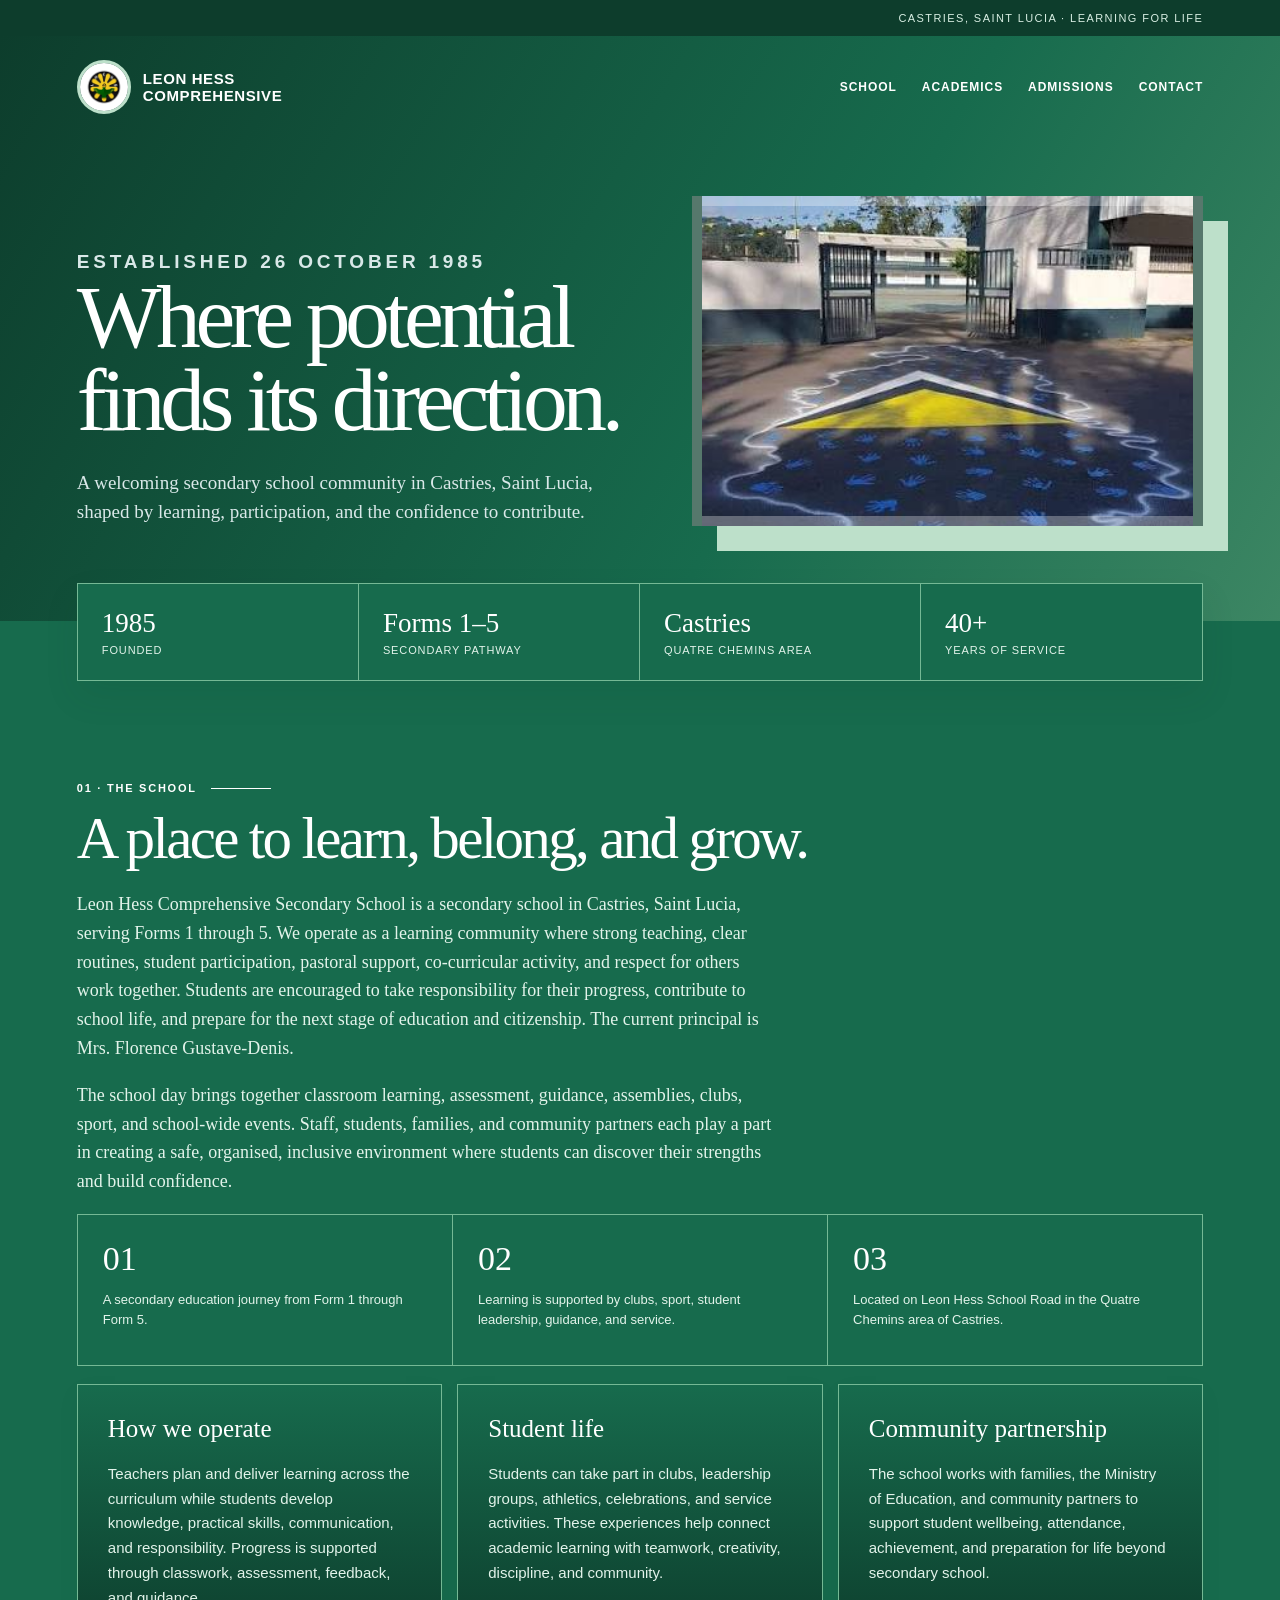
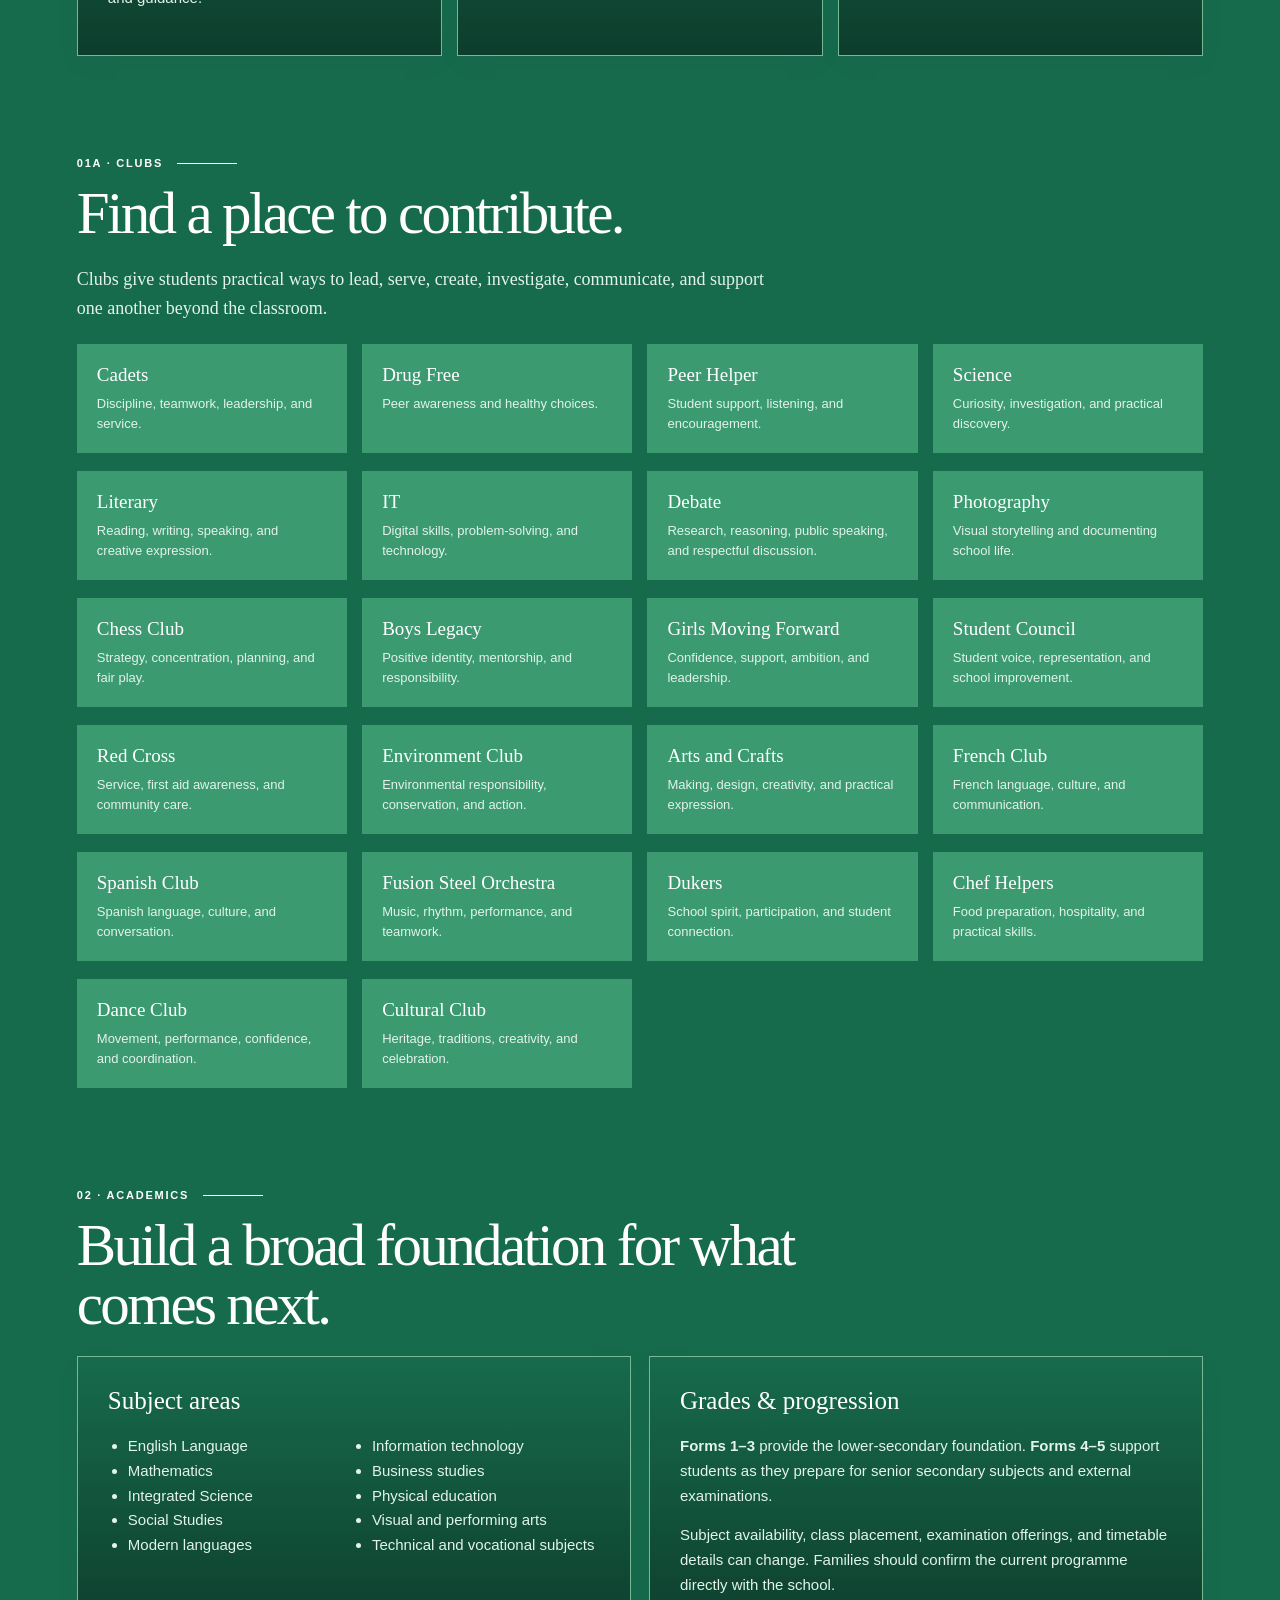
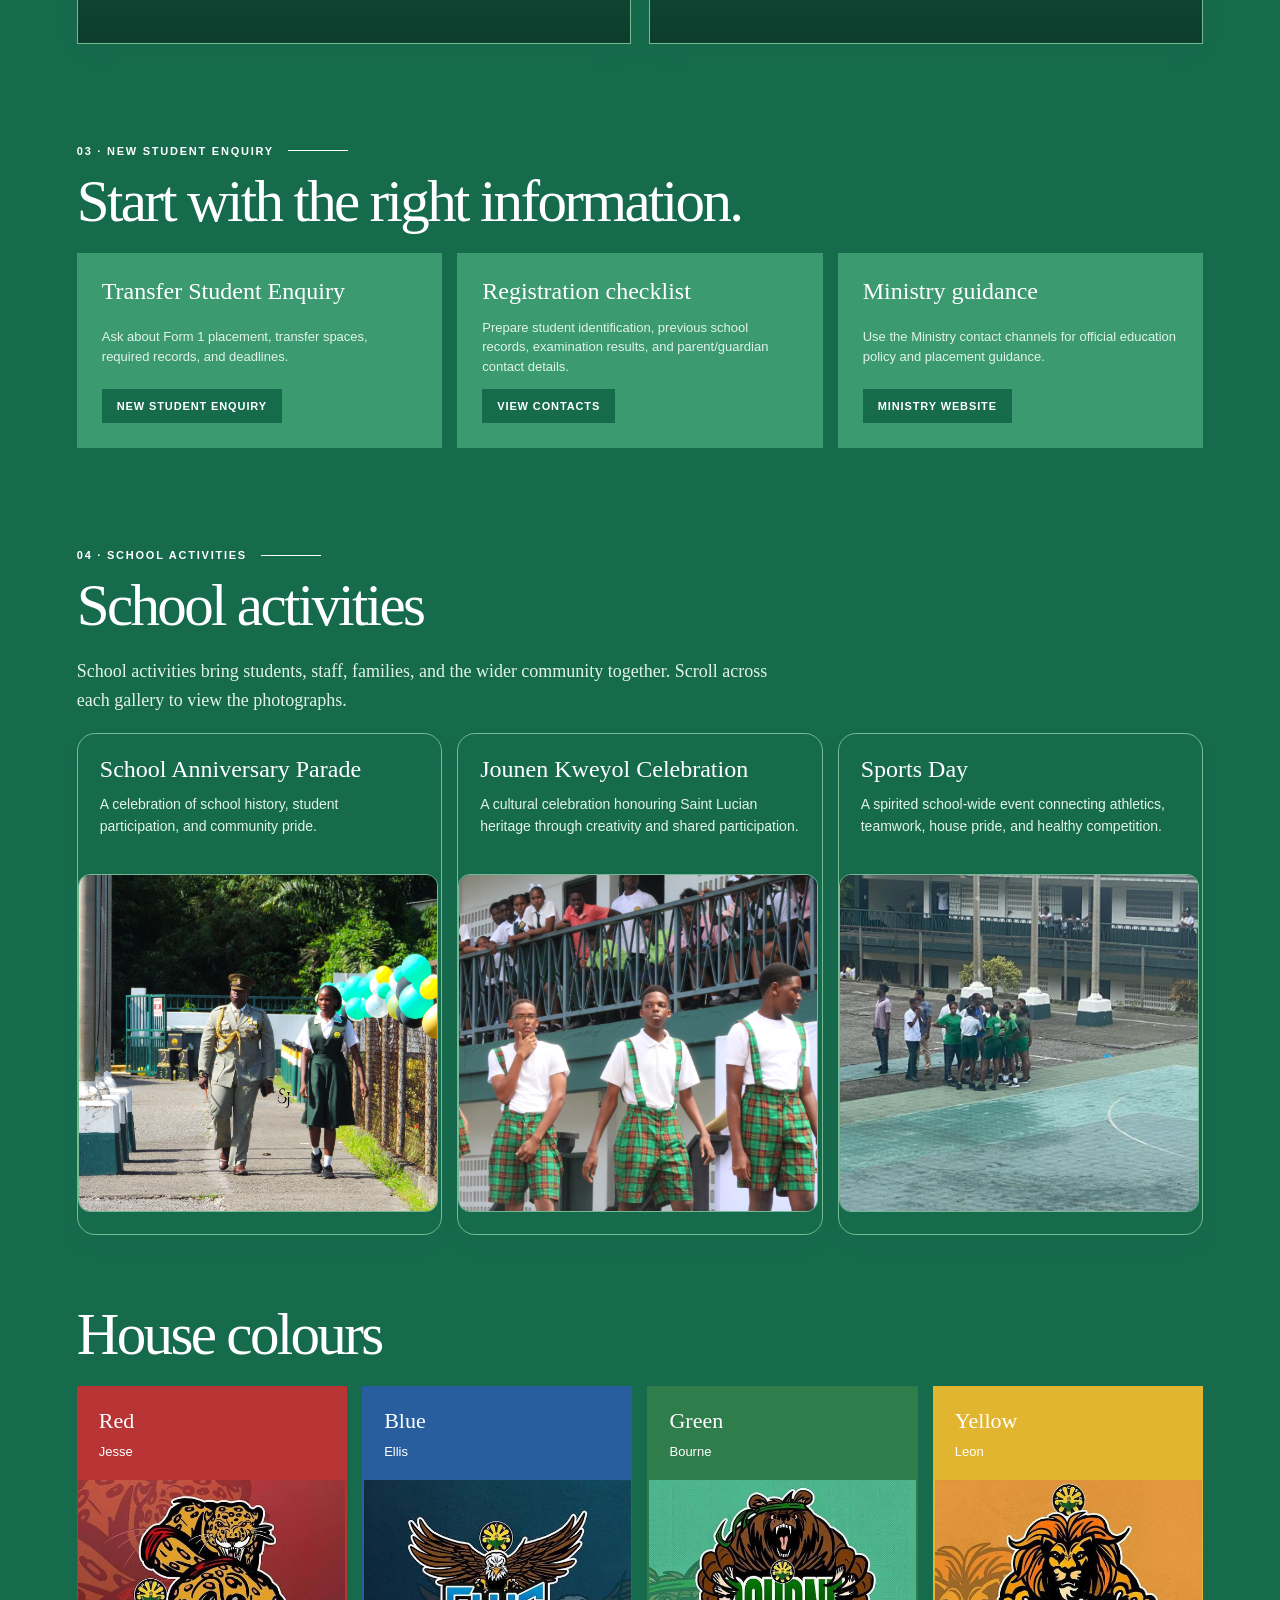
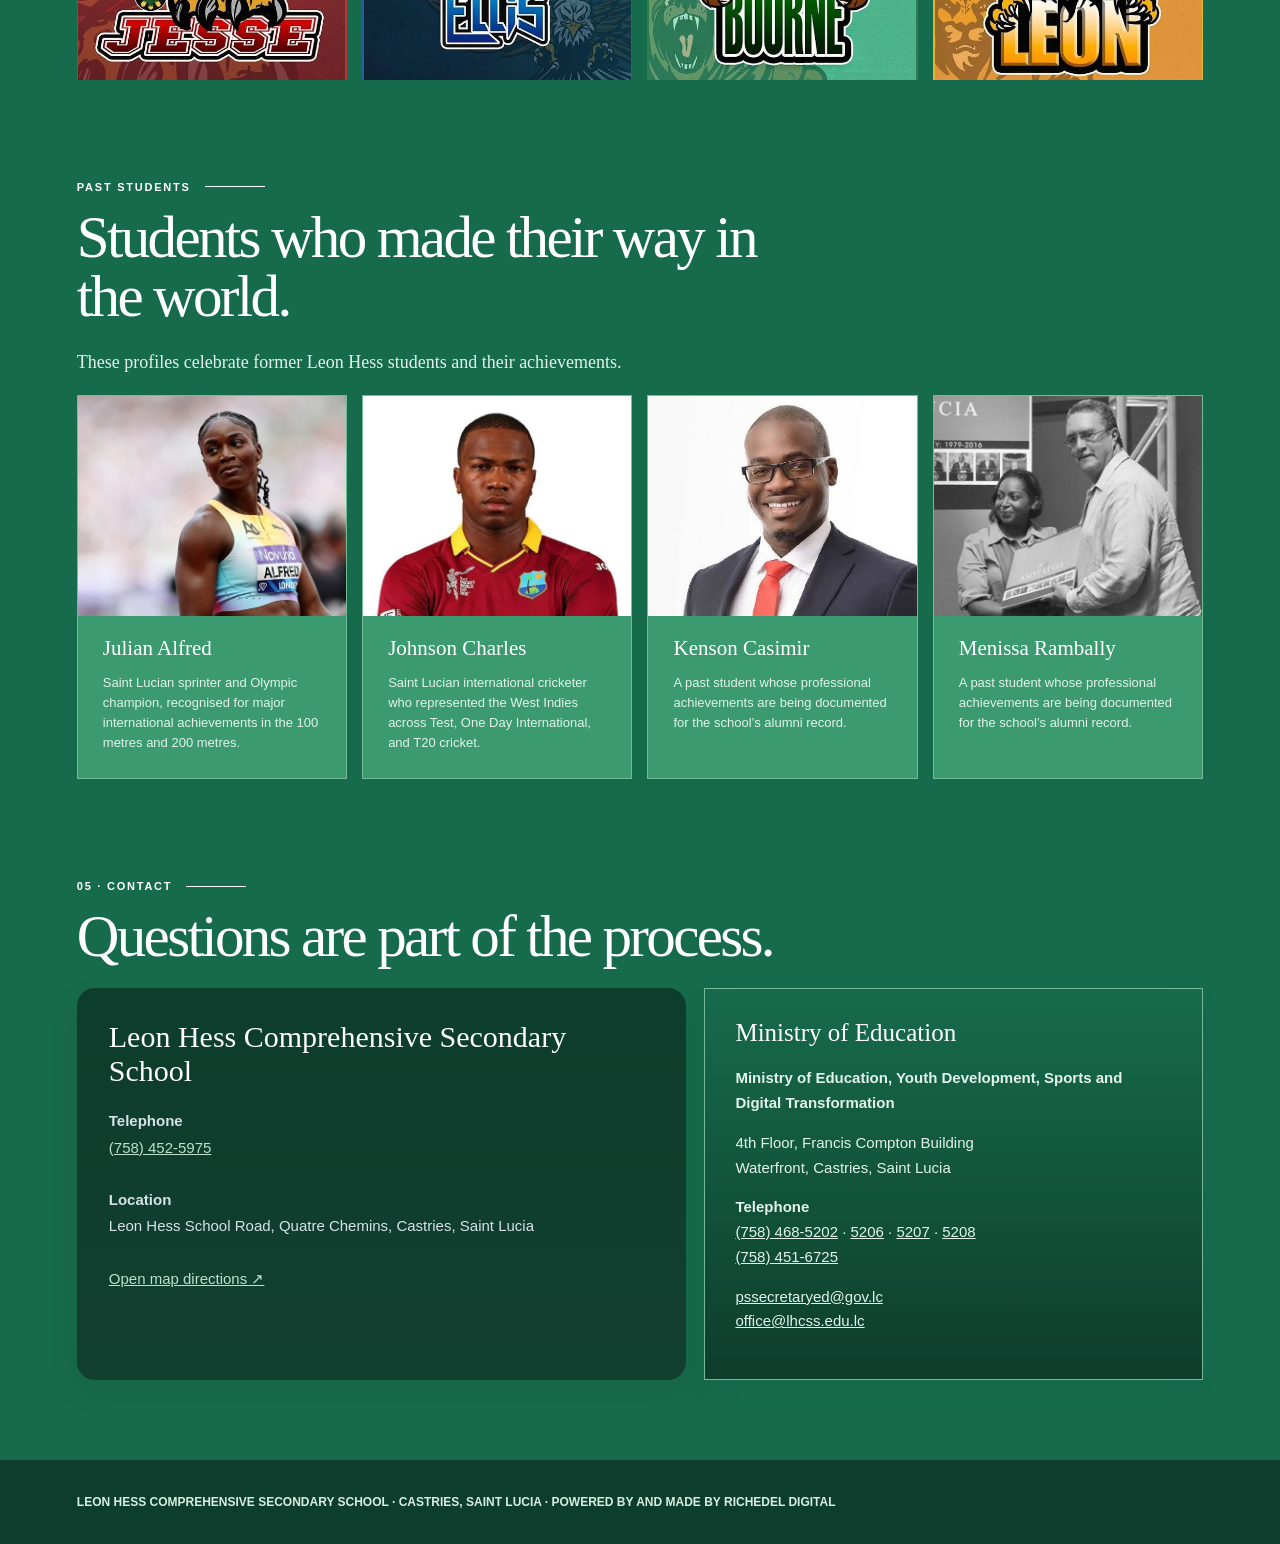
==== Leon Hess School Website.html @ 9104bd71 "Remove alumni placeholder text" ====
<!doctype html>
<html lang="en">
<head>
  <meta charset="UTF-8">
  <meta name="viewport" content="width=device-width, initial-scale=1.0">
  <title>Leon Hess Comprehensive Secondary School</title>
  <link rel="stylesheet" href="style.css">
</head>
<body>
  <div class="topbar">Castries, Saint Lucia · Learning for life</div>
  <header>
    <nav>
      <a class="brand" href="#top"><img class="crest" src="assets/LHCSS-crest.jpg" alt="Leon Hess Comprehensive Secondary School crest"><span>Leon Hess<br>Comprehensive</span></a>
      <div class="nav-links"><a href="#school">School</a><a href="#academics">Academics</a><a href="#admissions">Admissions</a><a href="#contact">Contact</a></div>
    </nav>
    <div class="hero" id="top">
      <div><p class="kicker">Established 26 October 1985</p><h1>Where potential finds its direction.</h1><p>A welcoming secondary school community in Castries, Saint Lucia, shaped by learning, participation, and the confidence to contribute.</p></div>
      <div class="hero-photo" aria-label="Representative school campus photograph"></div>
    </div>
  </header>
  <main>
    <div class="quick"><div><strong>1985</strong><span>Founded</span></div><div><strong>Forms 1–5</strong><span>Secondary pathway</span></div><div><strong>Castries</strong><span>Quatre Chemins area</span></div><div><strong>40+</strong><span>Years of service</span></div></div>

    <section id="school"><p class="section-label">01 · The school</p><h2>A place to learn, belong, and grow.</h2><p class="lead">Leon Hess Comprehensive Secondary School is a secondary school in Castries, Saint Lucia, serving Forms 1 through 5. We operate as a learning community where strong teaching, clear routines, student participation, pastoral support, co-curricular activity, and respect for others work together. Students are encouraged to take responsibility for their progress, contribute to school life, and prepare for the next stage of education and citizenship.</p><p class="lead">The school day brings together classroom learning, assessment, guidance, assemblies, clubs, sport, and school-wide events. Staff, students, families, and community partners each play a part in creating a safe, organised, inclusive environment where students can discover their strengths and build confidence.</p><div class="facts"><div class="fact"><b>01</b><span>A secondary education journey from Form 1 through Form 5.</span></div><div class="fact"><b>02</b><span>Learning is supported by clubs, sport, student leadership, guidance, and service.</span></div><div class="fact"><b>03</b><span>Located on Leon Hess School Road in the Quatre Chemins area of Castries.</span></div></div><div class="operation-grid" style="margin-top:18px"><div class="panel"><h3>How we operate</h3><p>Teachers plan and deliver learning across the curriculum while students develop knowledge, practical skills, communication, and responsibility. Progress is supported through classwork, assessment, feedback, and guidance.</p></div><div class="panel"><h3>Student life</h3><p>Students can take part in clubs, leadership groups, athletics, celebrations, and service activities. These experiences help connect academic learning with teamwork, creativity, discipline, and community.</p></div><div class="panel"><h3>Community partnership</h3><p>The school works with families, the Ministry of Education, and community partners to support student wellbeing, attendance, achievement, and preparation for life beyond secondary school.</p></div></div></section>

    <section id="clubs"><p class="section-label">01A · Clubs</p><h2>Find a place to contribute.</h2><p class="lead">Clubs give students practical ways to lead, serve, create, investigate, communicate, and support one another beyond the classroom.</p><div class="clubs-grid"><div class="club"><h3>Cadets</h3><p>Discipline, teamwork, leadership, and service.</p></div><div class="club"><h3>Drug Free</h3><p>Peer awareness and healthy choices.</p></div><div class="club"><h3>Peer Helper</h3><p>Student support, listening, and encouragement.</p></div><div class="club"><h3>Science</h3><p>Curiosity, investigation, and practical discovery.</p></div><div class="club"><h3>Literary</h3><p>Reading, writing, speaking, and creative expression.</p></div><div class="club"><h3>IT</h3><p>Digital skills, problem-solving, and technology.</p></div><div class="club"><h3>Debate</h3><p>Research, reasoning, public speaking, and respectful discussion.</p></div><div class="club"><h3>Photography</h3><p>Visual storytelling and documenting school life.</p></div><div class="club"><h3>Chess Club</h3><p>Strategy, concentration, planning, and fair play.</p></div><div class="club"><h3>Boys Legacy</h3><p>Positive identity, mentorship, and responsibility.</p></div><div class="club"><h3>Girls Moving Forward</h3><p>Confidence, support, ambition, and leadership.</p></div><div class="club"><h3>Student Council</h3><p>Student voice, representation, and school improvement.</p></div></div></section>

    <section id="academics"><p class="section-label">02 · Academics</p><h2>Build a broad foundation for what comes next.</h2><div class="two-col"><div class="panel"><h3>Subject areas</h3><ul><li>English Language</li><li>Mathematics</li><li>Integrated Science</li><li>Social Studies</li><li>Modern languages</li><li>Information technology</li><li>Business studies</li><li>Physical education</li><li>Visual and performing arts</li><li>Technical and vocational subjects</li></ul></div><div class="panel"><h3>Grades & progression</h3><p><strong>Forms 1–3</strong> provide the lower-secondary foundation. <strong>Forms 4–5</strong> support students as they prepare for senior secondary subjects and external examinations.</p><p>Subject availability, class placement, examination offerings, and timetable details can change. Families should confirm the current programme directly with the school.</p></div></div></section>

    <section id="admissions"><p class="section-label">03 · New Student Enquiry</p><h2>Start with the right information.</h2><div class="form-grid" style="margin-top:18px"><div class="form-card"><h3>Transfer Student Enquiry</h3><p>Ask about Form 1 placement, transfer spaces, required records, and deadlines.</p><a class="button" href="tel:+17584525975">New Student Enquiry</a></div><div class="form-card"><h3>Registration checklist</h3><p>Prepare student identification, previous school records, examination results, and parent/guardian contact details.</p><a class="button" href="#contact">View contacts</a></div><div class="form-card"><h3>Ministry guidance</h3><p>Use the Ministry contact channels for official education policy and placement guidance.</p><a class="button" href="https://education.govt.lc/" target="_blank" rel="noopener">Ministry website</a></div></div></section>

    <section id="school-activities"><p class="section-label">04 · School activities</p><h2>School activities</h2><p class="lead">School activities bring students, staff, families, and the wider community together. Scroll across each gallery to view the photographs.</p><div class="event-grid"><article class="event-card"><div class="event-copy"><h3>School Anniversary Parade</h3><p>A celebration of school history, student participation, and community pride.</p></div><div class="photo-strip"><img src="https://i.imgur.com/M8fepHh.jpg" alt="Students gathered on the school court for the anniversary parade"><img src="https://i.imgur.com/rT5UmVs.jpg" alt="Students taking part in the anniversary parade"><img src="https://i.imgur.com/beqU2Js.jpg" alt="School community gathered for the anniversary event"></div></article><article class="event-card"><div class="event-copy"><h3>Jounen Kweyol Celebration</h3><p>A cultural celebration honouring Saint Lucian heritage through creativity and shared participation.</p></div><div class="photo-strip"><img src="https://i.imgur.com/mhbw9Wt.jpg" alt="Student performing at the Jounen Kweyol celebration"><img src="https://i.imgur.com/IZ9g1UZ.jpg" alt="Student musician performing at the Jounen Kweyol celebration"><img src="https://i.imgur.com/7i8L56Y.jpg" alt="Student dancer performing at the Jounen Kweyol celebration"></div></article><article class="event-card"><div class="event-copy"><h3>Sports Day</h3><p>A spirited school-wide event connecting athletics, teamwork, house pride, and healthy competition.</p></div><div class="photo-strip"><img src="https://i.imgur.com/KYpEYAK.jpg" alt="Students competing during Sports Day"><img src="https://i.imgur.com/4O5ycfQ.jpg" alt="Students gathered during Sports Day"><img src="https://i.imgur.com/u378MCI.jpg" alt="School Sports Day activity"></div></article></div><h2 style="margin-top:70px">House colours</h2><div class="activity-houses"><div class="house house-red"><h3>Red</h3><p>Jesse</p></div><div class="house house-blue"><h3>Blue</h3><p>Ellis</p></div><div class="house house-green"><h3>Green</h3><p>Bourne</p></div><div class="house house-yellow"><h3>Yellow</h3><p>Leon</p></div></div></section>

    <section id="contact"><p class="section-label">05 · Contact</p><h2>Questions are part of the process.</h2><div class="contact"><div class="contact-card"><h3>Leon Hess Comprehensive Secondary School</h3><p><strong>Telephone</strong><br><a href="tel:+17584525975">(758) 452-5975</a><br><br><strong>Location</strong><br>Leon Hess School Road, Quatre Chemins, Castries, Saint Lucia<br><br><a href="https://www.google.com/maps/search/?api=1&query=Leon+Hess+Comprehensive+Secondary+School+Saint+Lucia" target="_blank" rel="noopener">Open map directions ↗</a></p></div><div class="panel"><h3>Ministry of Education</h3><p><strong>Ministry of Education, Youth Development, Sports and Digital Transformation</strong></p><p>4th Floor, Francis Compton Building<br>Waterfront, Castries, Saint Lucia</p><p><strong>Telephone</strong><br><a href="tel:+17584685202">(758) 468-5202</a> · <a href="tel:+17584685206">5206</a> · <a href="tel:+17584685207">5207</a> · <a href="tel:+17584685208">5208</a><br><a href="tel:+17584516725">(758) 451-6725</a></p><p><a href="mailto:pssecretaryed@gov.lc">pssecretaryed@gov.lc</a><br><a href="mailto:office@lhcss.edu.lc">office@lhcss.edu.lc</a></p></div></div></section>
    <section id="past-students"><p class="section-label">Past students</p><h2>Students who made their way in the world.</h2><p class="lead">This section celebrates former Leon Hess students and the paths they have taken beyond secondary school.</p><div class="past-students"><div class="past-student"><h3>Julian Alfred</h3></div><div class="past-student"><h3>Johnson Charles</h3></div><div class="past-student"><h3>Kenson Casimier</h3></div><div class="past-student"><h3>Menissa Rambally</h3></div></div></section>
    <section id="past-student-profiles"><p class="section-label">Past students</p><h2>Students who made their way in the world.</h2><p class="lead">These profiles celebrate former Leon Hess students and their achievements.</p><div class="past-students"><article class="past-student"><img src="assets/julian-alfred.jpg" alt="Julian Alfred"><h3>Julian Alfred</h3><p>Saint Lucian sprinter and Olympic champion, recognised for major international achievements in the 100 metres and 200 metres.</p></article><article class="past-student"><img src="assets/johnson-charles.jpg" alt="Johnson Charles"><h3>Johnson Charles</h3><p>Saint Lucian international cricketer who represented the West Indies across Test, One Day International, and T20 cricket.</p></article><article class="past-student"><img src="assets/kenson-casimier.jpg" alt="Kenson Casimir"><h3>Kenson Casimir</h3><p>A past student whose professional achievements are being documented for the school’s alumni record.</p></article><article class="past-student"><img src="assets/menissa-rambally.jpg" alt="Menissa Rambally"><h3>Menissa Rambally</h3><p>A past student whose professional achievements are being documented for the school’s alumni record.</p></article></div></section>
  </main>
  <footer>LEON HESS COMPREHENSIVE SECONDARY SCHOOL · CASTRIES, SAINT LUCIA · POWERED BY AND MADE BY RICHEDEL DIGITAL</footer>
  <script src="script.js"></script>
</body>
</html>
---- style.css ----
:root { --green:#176b4d; --deep-green:#0d3d2c; --ink:#ffffff; --white:#176b4d; --mint:#2f8a63; --pale-green:#3b9a70; --muted:#e2f3ea; --line:#75b995; }
* { box-sizing:border-box; }
html { scroll-behavior:smooth; }
body { margin:0; color:var(--ink); background:var(--white); font-family: Georgia, 'Times New Roman', serif; }
a { color:inherit; }
.topbar { padding:12px 6vw; color:#d8eee3; background:var(--deep-green); font:11px 'Trebuchet MS', sans-serif; letter-spacing:.13em; text-align:right; text-transform:uppercase; }
header { overflow:hidden; padding:24px 6vw 95px; color:white; background:linear-gradient(120deg, #0d3d2c 0%, #176b4d 62%, #6eaa81 150%); }
nav { display:flex; align-items:center; justify-content:space-between; gap:24px; font:700 12px 'Trebuchet MS', sans-serif; letter-spacing:.08em; text-transform:uppercase; }
nav a { text-decoration:none; }
.brand { display:flex; align-items:center; gap:12px; font-size:15px; letter-spacing:.04em; }
.crest { display:block; width:54px; height:54px; border:3px solid #bde0ca; border-radius:50%; object-fit:cover; background:white; }
.nav-links { display:flex; gap:25px; }
.portal-link { padding:10px 14px; border:1px solid #bde0ca; color:#ffffff; background:#176b4d; }
.hero { display:grid; grid-template-columns:1.05fr .95fr; align-items:end; gap:50px; max-width:1200px; margin:82px auto 0; }
.kicker { margin:0 0 16px; color:#bde0ca; font:700 12px 'Trebuchet MS', sans-serif; letter-spacing:.2em; text-transform:uppercase; }
h1 { max-width:720px; margin:0; font-size:clamp(45px,7vw,92px); font-weight:400; line-height:.92; letter-spacing:-.06em; }
.hero p { max-width:520px; margin:28px 0 0; color:#d9e8e8; font-size:19px; line-height:1.5; }
.hero-photo { min-height:330px; border:10px solid rgba(255,255,255,.3); background:var(--deep-green) url('assets/leon hess school.jpg') center/cover no-repeat; box-shadow:25px 25px 0 #bde0ca; }
main { display:flex; width:min(1180px,88vw); flex-direction:column; margin:-38px auto 80px; }
#school-activities { order:4; }
#past-students { display:none; }
#past-student-profiles { order:5; }
#contact { order:6; }
.quick { display:grid; grid-template-columns:repeat(4,1fr); border:1px solid var(--line); background:var(--white); box-shadow:0 15px 35px #0d3d2c18; }
.quick div { padding:24px; border-right:1px solid var(--line); }
.quick div:last-child { border:0; }
.quick strong { display:block; color:#ffffff; font-size:27px; font-weight:400; }
.quick span { display:block; margin-top:5px; color:var(--muted); font:11px 'Trebuchet MS', sans-serif; letter-spacing:.08em; text-transform:uppercase; }
section { padding-top:90px; }
.section-label { display:flex; align-items:center; gap:14px; margin-bottom:15px; color:#ffffff; font:700 11px 'Trebuchet MS', sans-serif; letter-spacing:.16em; text-transform:uppercase; }
.section-label:after { display:block; width:60px; height:1px; background:#ffffff; content:''; }
h2 { max-width:750px; margin:0 0 22px; font-size:clamp(34px,5vw,59px); font-weight:400; line-height:1; letter-spacing:-.045em; }
.lead { max-width:700px; color:var(--muted); font-size:18px; line-height:1.6; }
.two-col { display:grid; grid-template-columns:1fr 1fr; gap:18px; }
.panel { padding:30px; border:1px solid var(--line); background:linear-gradient(180deg, var(--green) 0%, var(--deep-green) 100%); box-shadow:0 8px 24px rgba(13,61,44,.04); }
.panel h3 { margin:0 0 19px; font-size:25px; font-weight:400; }
.panel p, .panel li { color:var(--muted); font:15px/1.65 'Trebuchet MS', sans-serif; }
.panel ul { margin:0; padding-left:20px; columns:2; }
.operation-grid, .clubs-grid, .event-grid { display:grid; gap:15px; }
.operation-grid { grid-template-columns:repeat(3,1fr); }
.clubs-grid { grid-template-columns:repeat(4,1fr); }
.club { padding:20px; border-top:3px solid var(--green); background:var(--pale-green); }
.club h3 { margin:0 0 8px; font-size:19px; font-weight:400; }
.club p { margin:0; color:var(--muted); font:13px/1.5 'Trebuchet MS', sans-serif; }
.event-grid { grid-template-columns:repeat(3,1fr); }
.event-card { overflow:hidden; border:1px solid var(--line); background:var(--white); border-radius:18px; box-shadow:0 10px 24px rgba(17,52,39,.04); }
.event-image { display:block; min-height:190px; background:var(--deep-green) url('https://i.imgur.com/4O5ycfQ.jpg') center/115px no-repeat; }
.event-copy { padding:22px; }
.event-copy h3 { margin:0 0 10px; font-size:24px; font-weight:400; }
.event-copy p { margin:0 0 15px; color:var(--muted); font:14px/1.6 'Trebuchet MS', sans-serif; }
.drive-note { color:var(--muted); font:12px/1.6 'Trebuchet MS', sans-serif; }
.photo-strip { display:flex; gap:12px; overflow-x:auto; padding:4px 2px 14px; scroll-snap-type:x mandatory; scrollbar-color:var(--green) var(--pale-green); }
.photo-strip img { flex:0 0 min(78vw,360px); width:min(78vw,360px); height:230px; object-fit:cover; scroll-snap-align:start; border:1px solid var(--line); border-radius:12px; background:var(--pale-green); }
.event-card .photo-strip { align-items:center; justify-content:center; padding:22px; }
#events { display:none; }
.activity-houses { display:grid; grid-template-columns:repeat(4,1fr); gap:15px; margin-top:18px; }
.house { padding:22px; color:white; }
.house h3 { margin:0 0 8px; font-size:22px; font-weight:400; }
.house p { margin:0; font:13px/1.5 'Trebuchet MS', sans-serif; }
.house-red { background:#b93434 !important; }
.house-blue { background:#285e9e !important; }
.house-green { background:#2f7d4b !important; }
.house-yellow { color:var(--ink); background:#e1b52f !important; }
.house:after { display:block; height:200px; margin:18px -22px -22px; background-position:center; background-size:contain; background-repeat:no-repeat; content:''; }
.house-red:after { background-color:#b93434; }
.house-blue:after { background-color:#285e9e; }
.house-green:after { background-color:#2f7d4b; }
.house-yellow:after { background-color:#e1b52f; }
.activity-houses .house:nth-child(1):after { background-image:url('assets/jesse.jpg') !important; }
.activity-houses .house:nth-child(2):after { background-image:url('assets/ellis.jpg') !important; }
.activity-houses .house:nth-child(3):after { background-image:url('assets/bourne.jpg') !important; }
.activity-houses .house:nth-child(4):after { background-image:url('assets/leon.jpg') !important; }
.past-students { display:grid; grid-template-columns:repeat(4,1fr); gap:15px; }
.past-student { padding:25px; border:1px solid var(--line); background:var(--pale-green); }
.past-student h3 { margin:0; font-size:21px; font-weight:400; }
.past-student img { display:block; width:100%; height:220px; margin:-25px -25px 20px; width:calc(100% + 50px); object-fit:cover; }
.past-student p { margin:12px 0 0; color:var(--muted); font:13px/1.55 'Trebuchet MS', sans-serif; }
.principal-profile { display:grid; grid-template-columns:220px 1fr; gap:24px; align-items:center; margin-top:28px; padding:24px; border:1px solid var(--line); background:var(--mint); }
.principal-profile img { width:100%; height:220px; object-fit:cover; }
.principal-profile h3 { margin:0 0 8px; font-size:25px; font-weight:400; }
.principal-profile p { margin:0; color:var(--muted); font:14px/1.6 'Trebuchet MS', sans-serif; }
#admissions .notice { display:none; }
#school-activities .photo-strip { justify-content:flex-start; padding:0 22px 22px; }
#school-activities .photo-strip img { display:block; width:min(78vw,360px); height:230px; flex:0 0 min(78vw,360px); object-fit:cover; border:1px solid var(--line); background:var(--pale-green); }
#school-activities .event-card:nth-child(2) .photo-strip { align-items:stretch; padding:0 22px 22px; }
#school-activities .event-card:nth-child(2) .photo-strip img { width:min(78vw,360px); height:338px; flex:0 0 min(78vw,360px); object-fit:cover; object-position:center; background:#17372d; }
#school-activities .event-card { display:flex; flex-direction:column; }
#school-activities .event-copy { min-height:125px; }
#school-activities .event-card .photo-strip { height:360px; align-items:stretch; padding:0 22px 22px; }
#school-activities .event-card .photo-strip img { display:block; width:min(78vw,360px); height:338px; flex:0 0 min(78vw,360px); object-fit:cover; object-position:center; background:#17372d; }
.club-gallery { margin-top:18px; }
.club-gallery img { height:190px; }
.facts { display:grid; grid-template-columns:repeat(3,1fr); gap:1px; background:var(--line); border:1px solid var(--line); }
.fact { min-height:150px; padding:25px; background:var(--white); }
.fact b { display:block; margin-bottom:12px; color:#ffffff; font-size:34px; font-weight:400; }
.fact span { color:var(--muted); font:13px/1.45 'Trebuchet MS', sans-serif; }
.notice { padding:25px 28px; border-left:5px solid var(--green); background:var(--mint); }
.notice strong { display:block; margin-bottom:8px; font-size:19px; }
.notice p { margin:0; color:var(--muted); font:14px/1.6 'Trebuchet MS', sans-serif; }
.form-grid { display:grid; grid-template-columns:repeat(3,1fr); gap:15px; }
.form-card { display:flex; min-height:185px; flex-direction:column; justify-content:space-between; padding:25px; background:var(--pale-green); }
.form-card h3 { margin:0; font-size:24px; font-weight:400; }
.form-card p { color:var(--muted); font:13px/1.5 'Trebuchet MS', sans-serif; }
.button { display:inline-block; width:max-content; padding:11px 15px; color:white; background:var(--green); font:700 11px 'Trebuchet MS', sans-serif; letter-spacing:.08em; text-decoration:none; text-transform:uppercase; }
.gallery { display:grid; grid-template-columns:1.2fr .8fr .8fr; grid-template-rows:220px 180px; gap:12px; }
.gallery figure { position:relative; overflow:hidden; margin:0; background:#a9c2c4; }
.gallery figure:first-child { grid-row:span 2; }
.gallery img { width:100%; height:100%; object-fit:cover; transition:transform .35s ease; }
.gallery figure:hover img { transform:scale(1.04); }
figcaption { position:absolute; right:0; bottom:0; left:0; padding:12px; color:white; background:linear-gradient(transparent, #0d3d2cdd); font:11px 'Trebuchet MS', sans-serif; }
.contact { display:grid; grid-template-columns:1.1fr .9fr; gap:18px; }
.contact-card { padding:32px; color:white; background:linear-gradient(180deg, #0d3d2c 0%, #123f30 100%); border-radius:18px; box-shadow:0 12px 30px rgba(13,61,44,.12); }
.contact-card h3 { margin:0 0 20px; font-size:30px; font-weight:400; }
.contact-card p { color:#d6e3e6; font:15px/1.75 'Trebuchet MS', sans-serif; }
.contact-card a { color:#bde0ca; }
.sources { margin-top:40px; padding-top:20px; border-top:1px solid var(--line); color:var(--muted); font:12px/1.7 'Trebuchet MS', sans-serif; }
footer { padding:35px 6vw; color:#d8eee3; background:var(--deep-green); font:700 12px 'Trebuchet MS', sans-serif; text-transform:uppercase; }
@media (max-width:800px) { .nav-links { display:none; } .hero, .two-col, .contact, .operation-grid, .event-grid { grid-template-columns:1fr; } .hero-photo { min-height:250px; } .quick { grid-template-columns:repeat(2,1fr); } .quick div:nth-child(2) { border-right:0; } .quick div:nth-child(-n+2) { border-bottom:1px solid var(--line); } .facts, .form-grid, .clubs-grid, .activity-houses, .past-students { grid-template-columns:1fr; } .principal-profile { grid-template-columns:1fr; } .principal-profile img { height:260px; } .gallery { grid-template-columns:1fr 1fr; grid-template-rows:210px 150px; } .gallery figure:first-child { grid-column:span 2; grid-row:span 1; } .panel ul { columns:1; } .event-card, .panel, .contact-card { border-radius:12px; } }
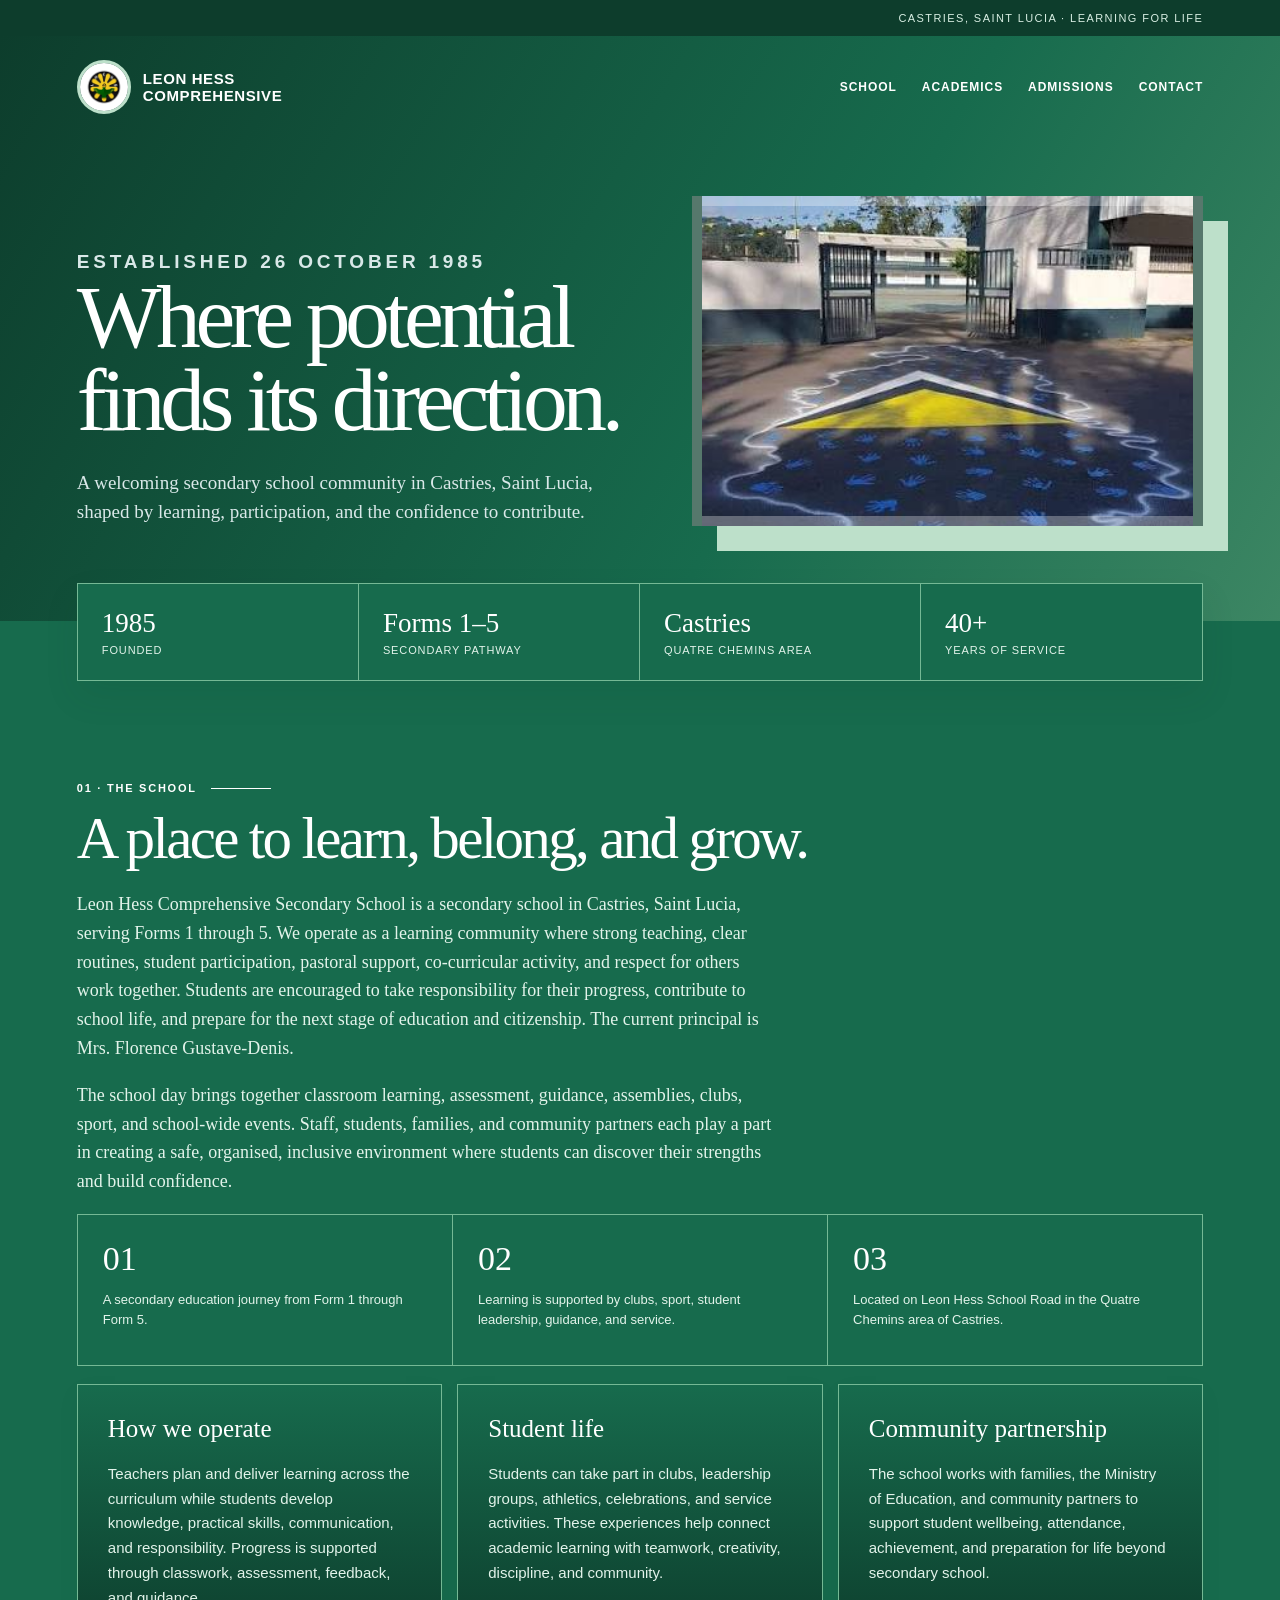
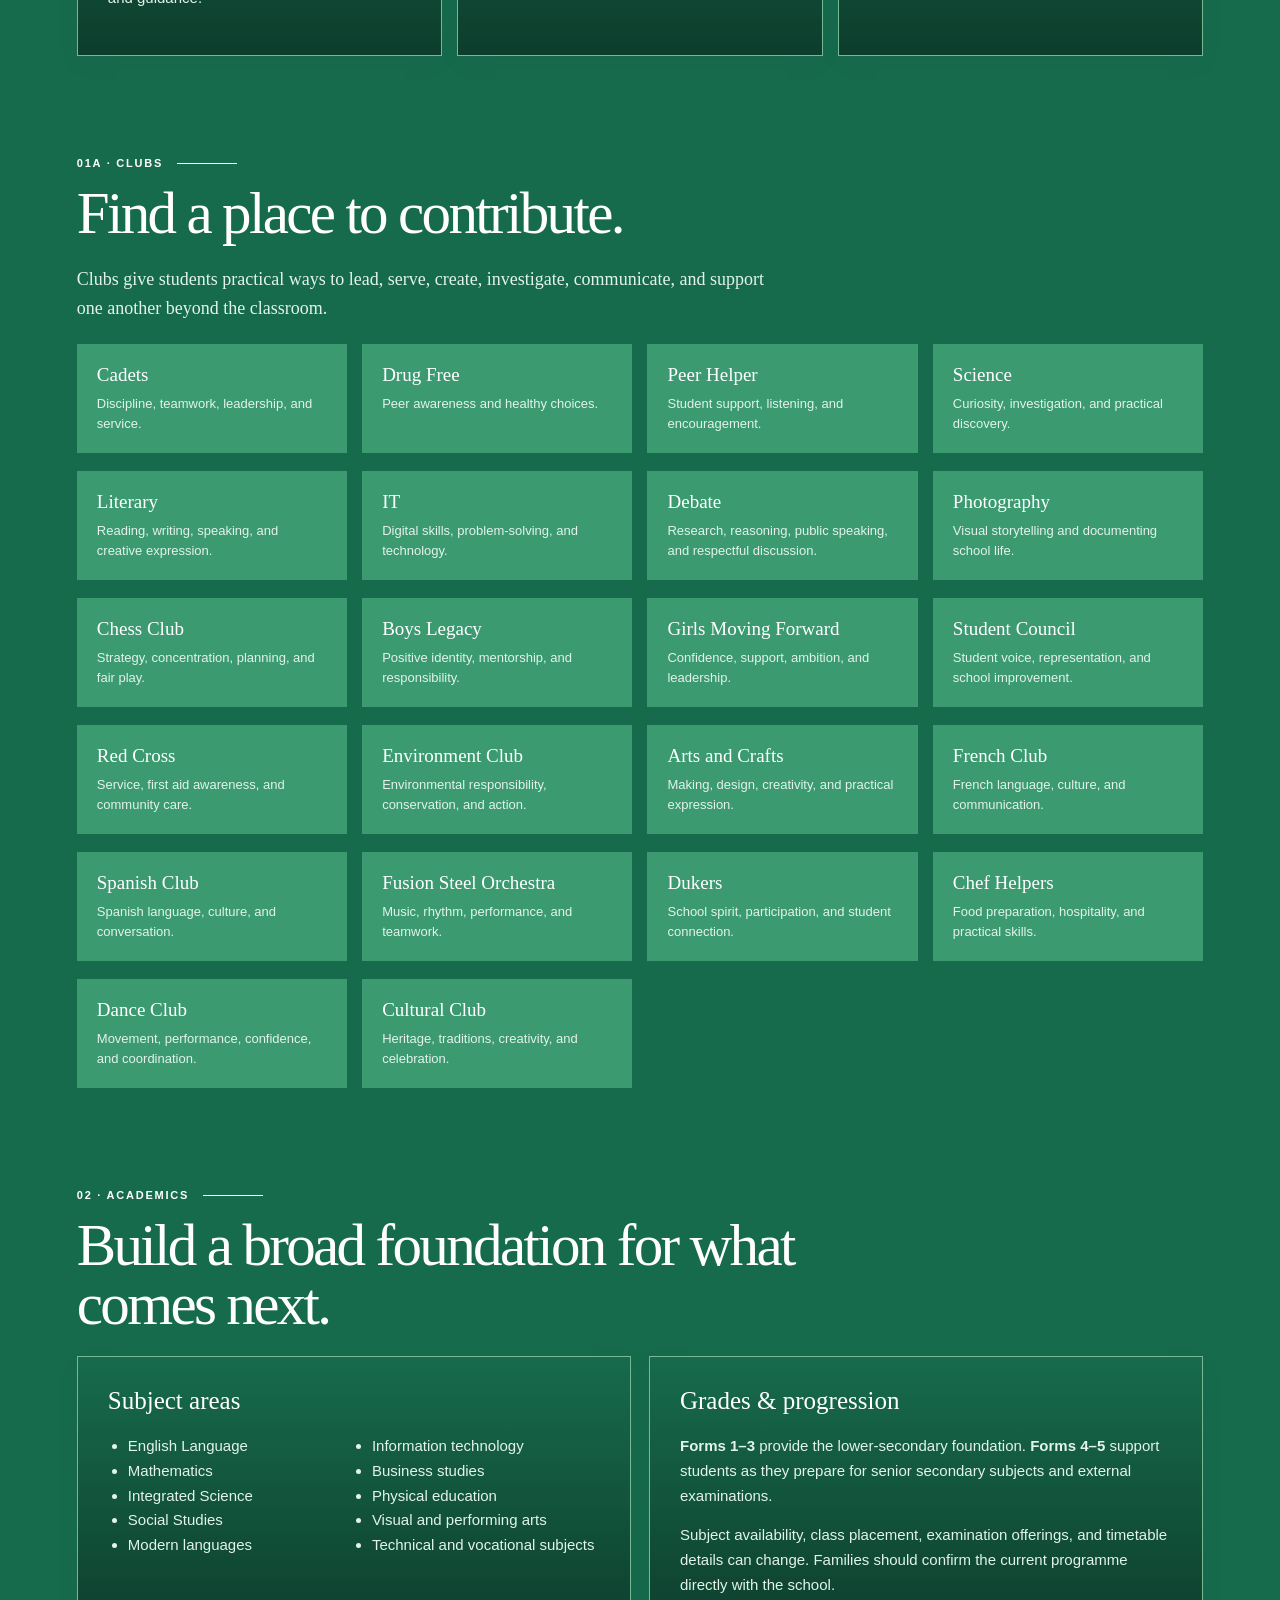
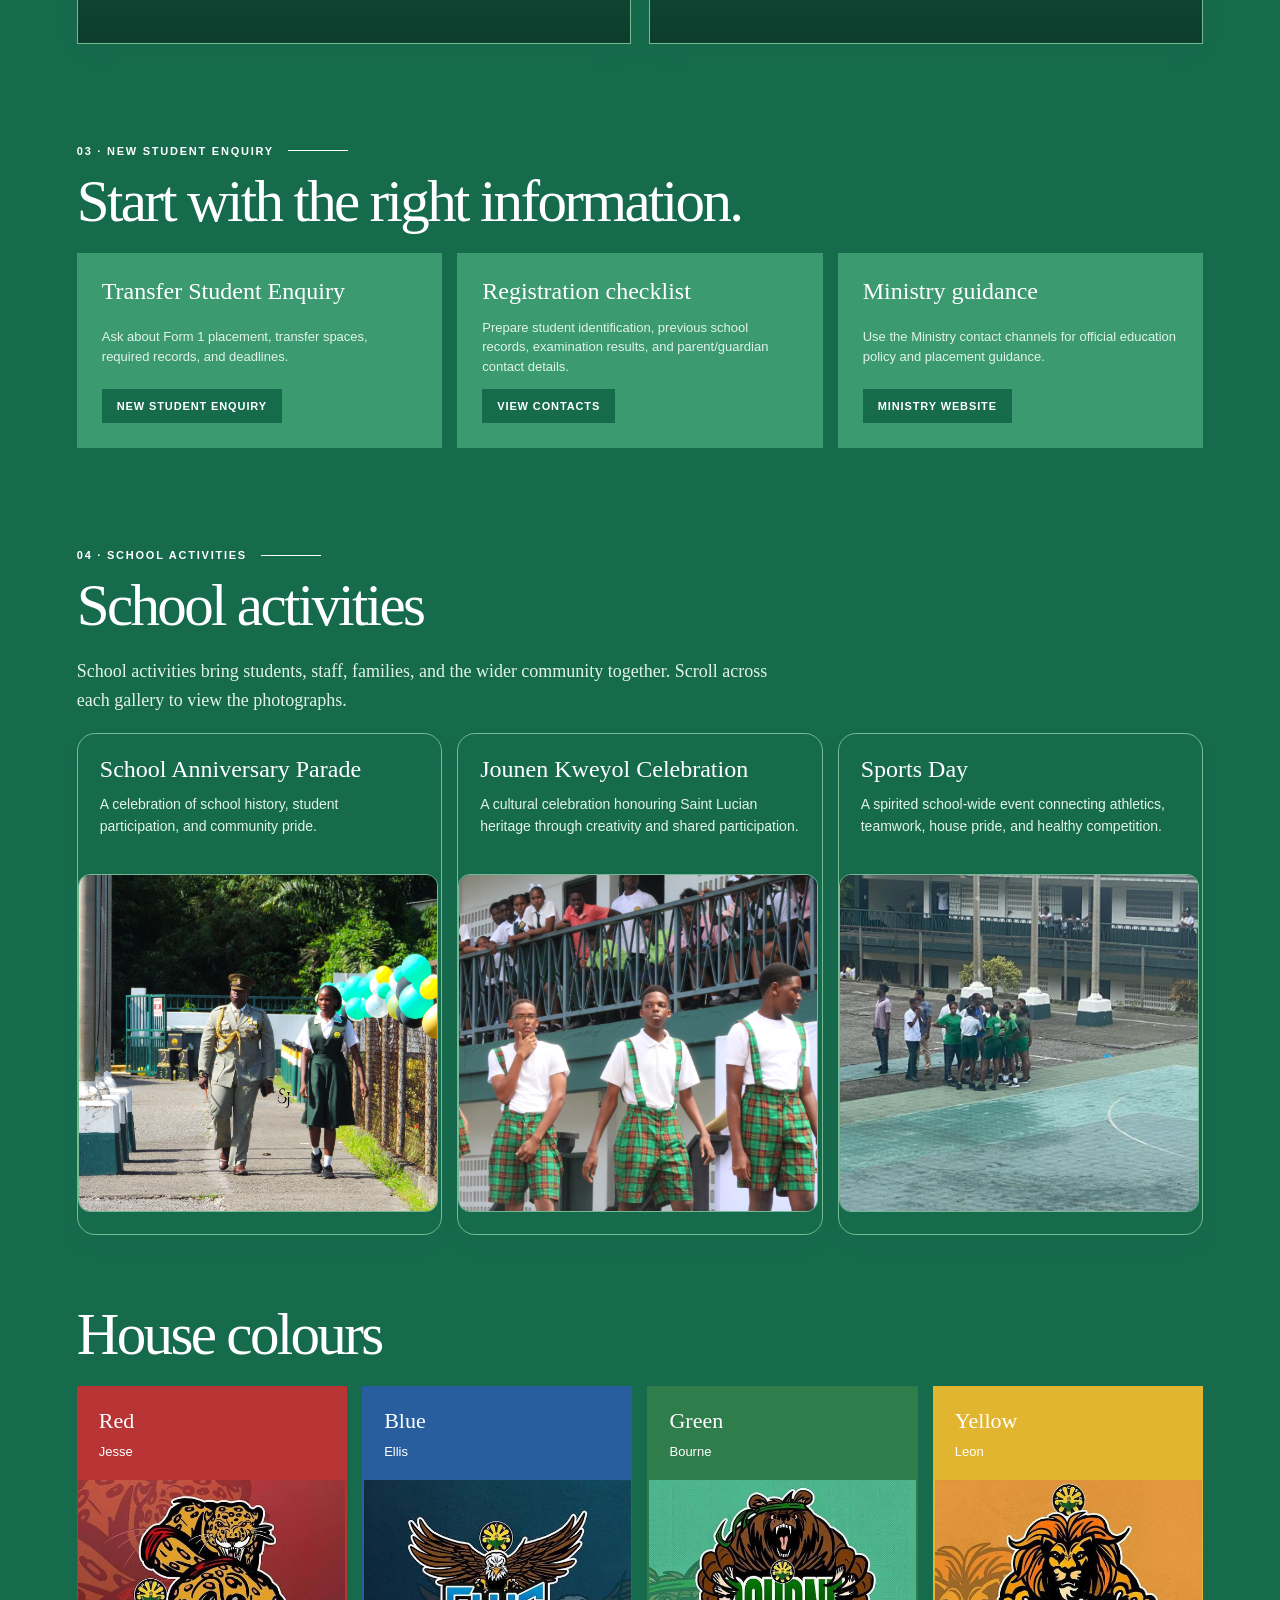
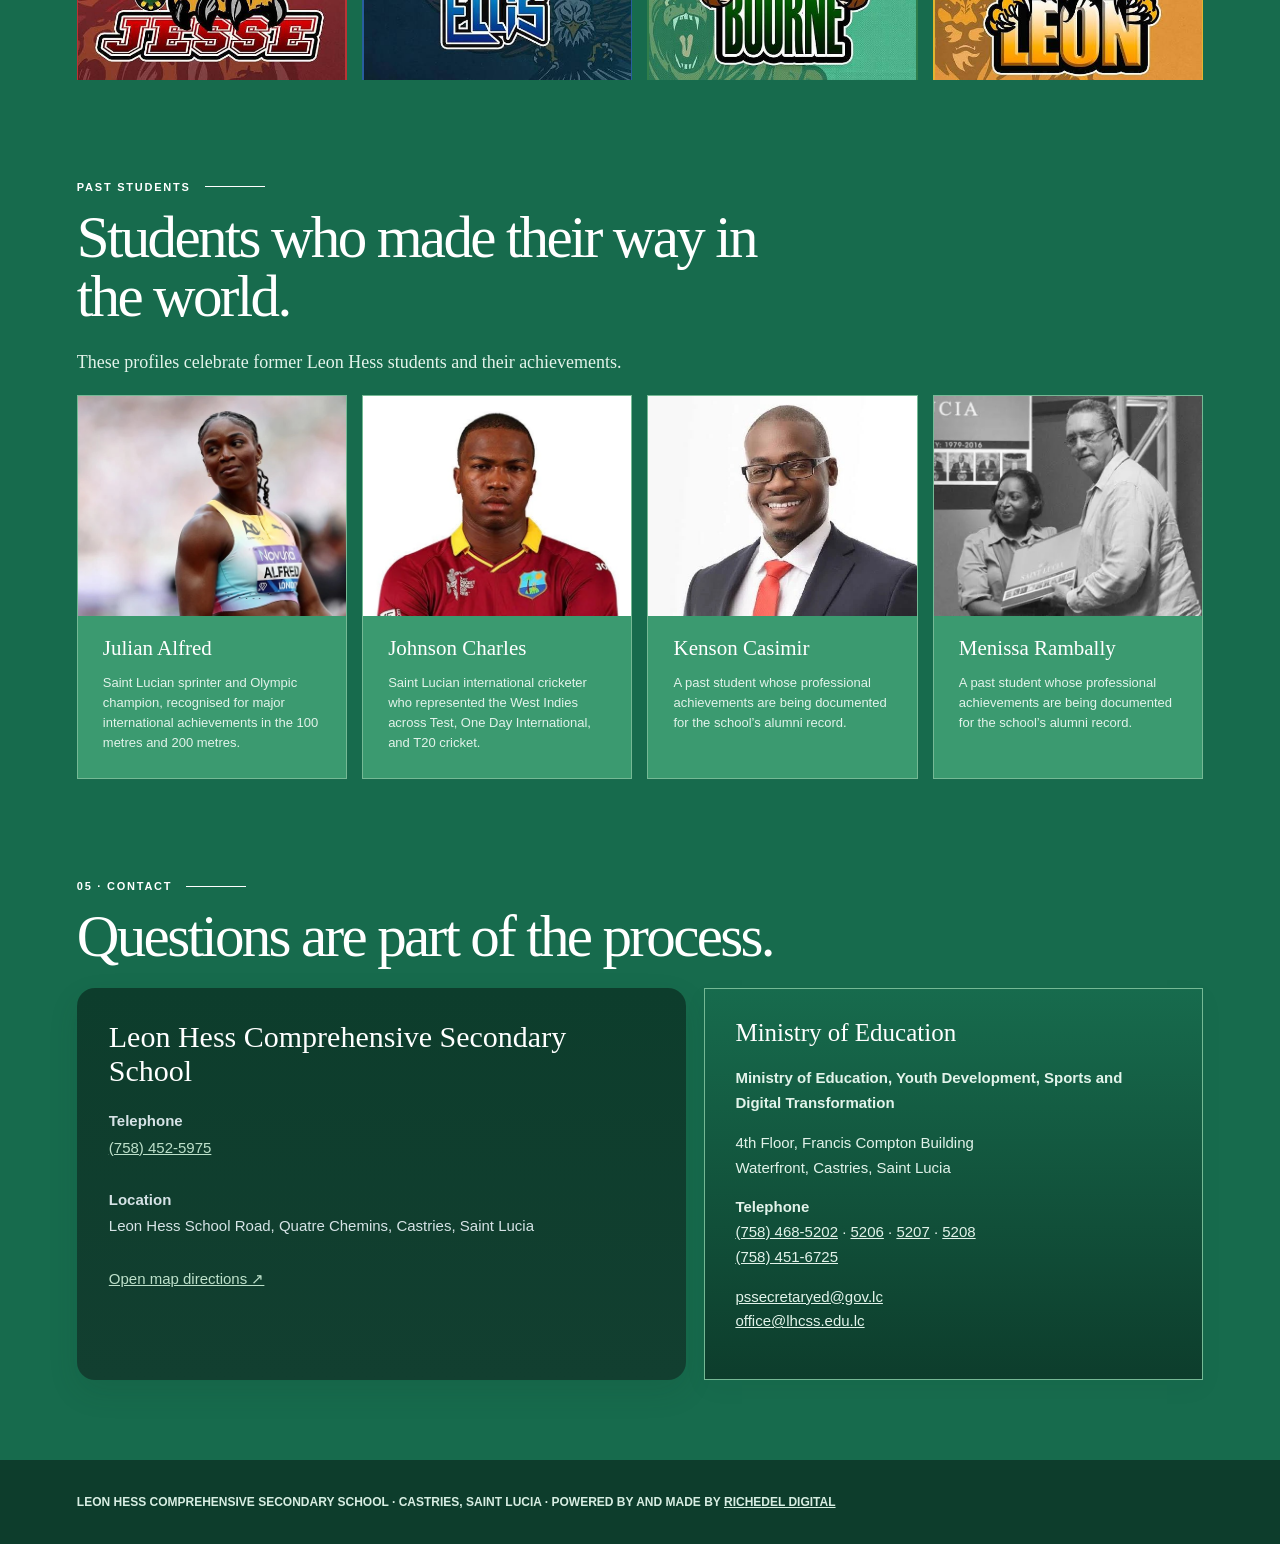
==== commit 366860cf: "Link Richedel Digital credit" ====
--- a/Leon Hess School Website.html
+++ b/Leon Hess School Website.html
@@ -35,7 +35,7 @@
     <section id="past-students"><p class="section-label">Past students</p><h2>Students who made their way in the world.</h2><p class="lead">This section celebrates former Leon Hess students and the paths they have taken beyond secondary school.</p><div class="past-students"><div class="past-student"><h3>Julian Alfred</h3></div><div class="past-student"><h3>Johnson Charles</h3></div><div class="past-student"><h3>Kenson Casimier</h3></div><div class="past-student"><h3>Menissa Rambally</h3></div></div></section>
     <section id="past-student-profiles"><p class="section-label">Past students</p><h2>Students who made their way in the world.</h2><p class="lead">These profiles celebrate former Leon Hess students and their achievements.</p><div class="past-students"><article class="past-student"><img src="assets/julian-alfred.jpg" alt="Julian Alfred"><h3>Julian Alfred</h3><p>Saint Lucian sprinter and Olympic champion, recognised for major international achievements in the 100 metres and 200 metres.</p></article><article class="past-student"><img src="assets/johnson-charles.jpg" alt="Johnson Charles"><h3>Johnson Charles</h3><p>Saint Lucian international cricketer who represented the West Indies across Test, One Day International, and T20 cricket.</p></article><article class="past-student"><img src="assets/kenson-casimier.jpg" alt="Kenson Casimir"><h3>Kenson Casimir</h3><p>A past student whose professional achievements are being documented for the school’s alumni record.</p></article><article class="past-student"><img src="assets/menissa-rambally.jpg" alt="Menissa Rambally"><h3>Menissa Rambally</h3><p>A past student whose professional achievements are being documented for the school’s alumni record.</p></article></div></section>
   </main>
-  <footer>LEON HESS COMPREHENSIVE SECONDARY SCHOOL · CASTRIES, SAINT LUCIA · POWERED BY AND MADE BY RICHEDEL DIGITAL</footer>
+  <footer>LEON HESS COMPREHENSIVE SECONDARY SCHOOL · CASTRIES, SAINT LUCIA · POWERED BY AND MADE BY <a href="https://richedel-digital.pages.dev/" target="_blank" rel="noopener">RICHEDEL DIGITAL</a></footer>
   <script src="script.js"></script>
 </body>
 </html>
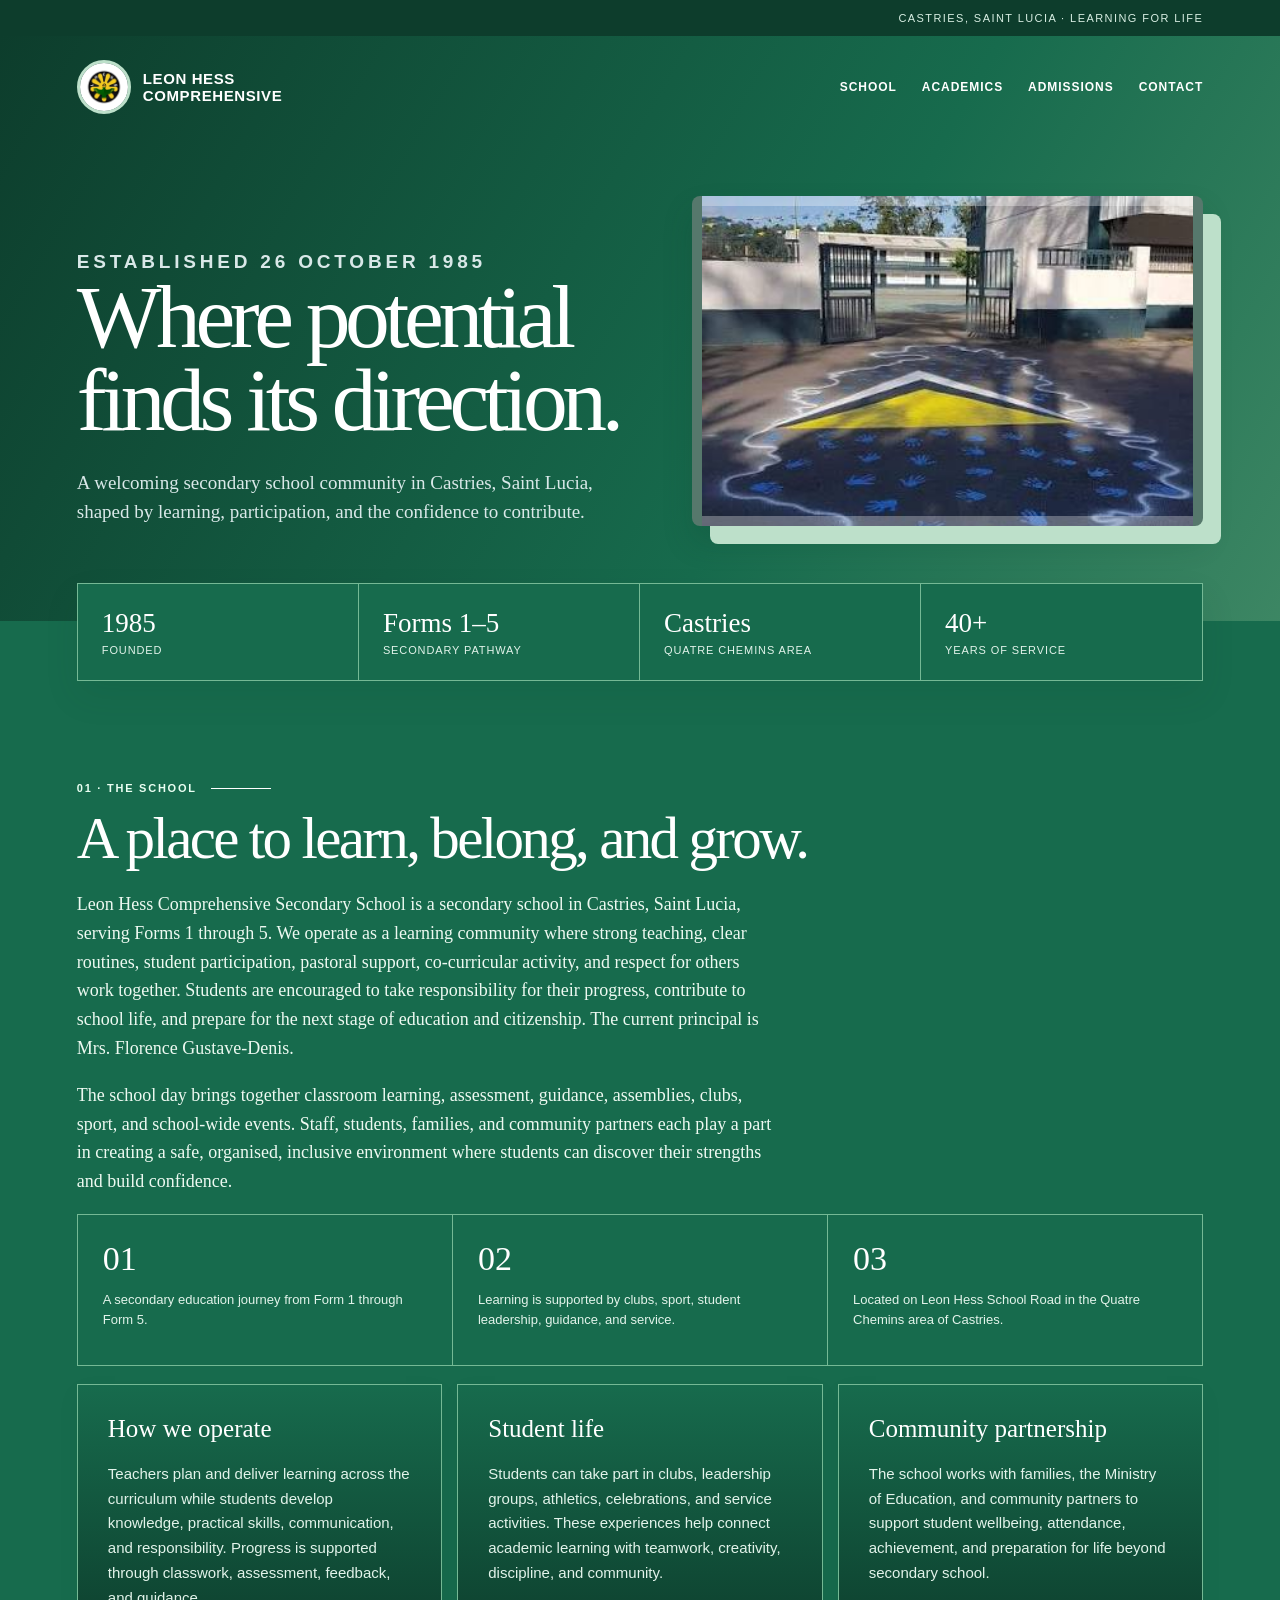
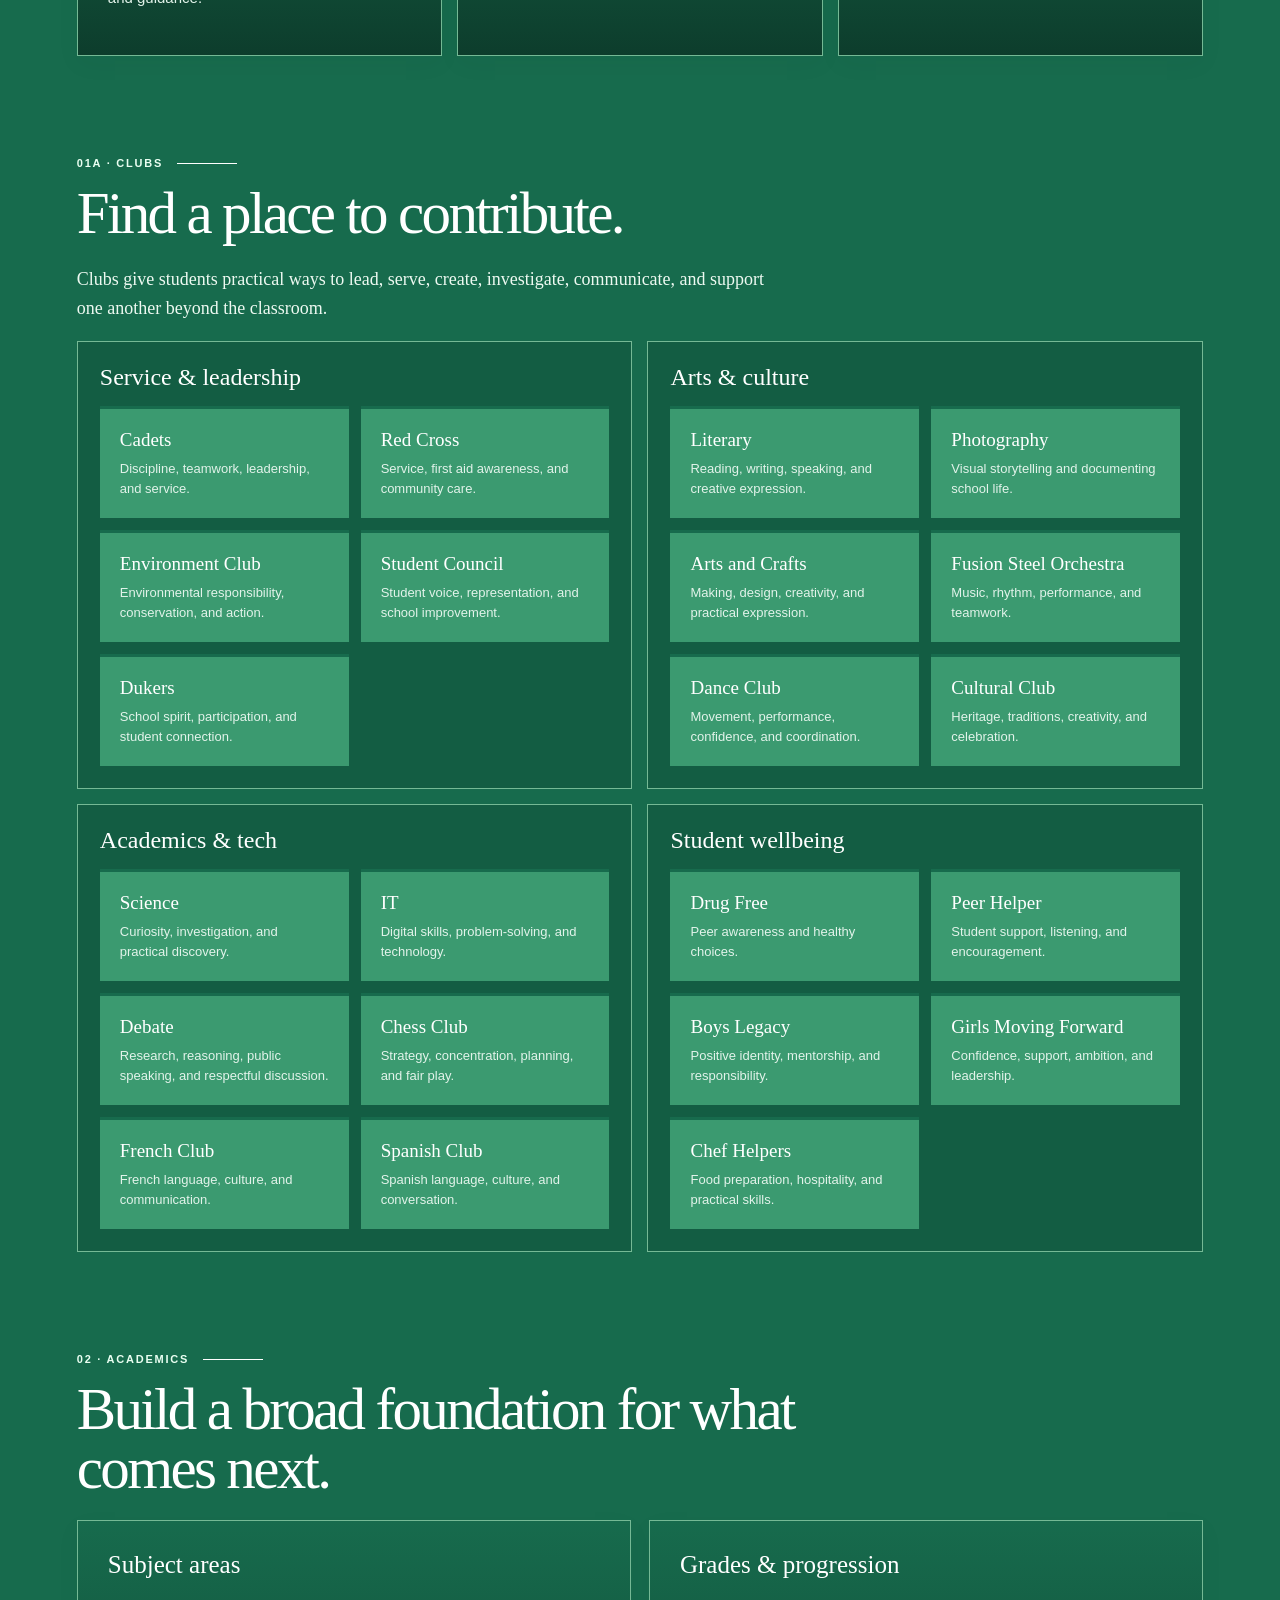
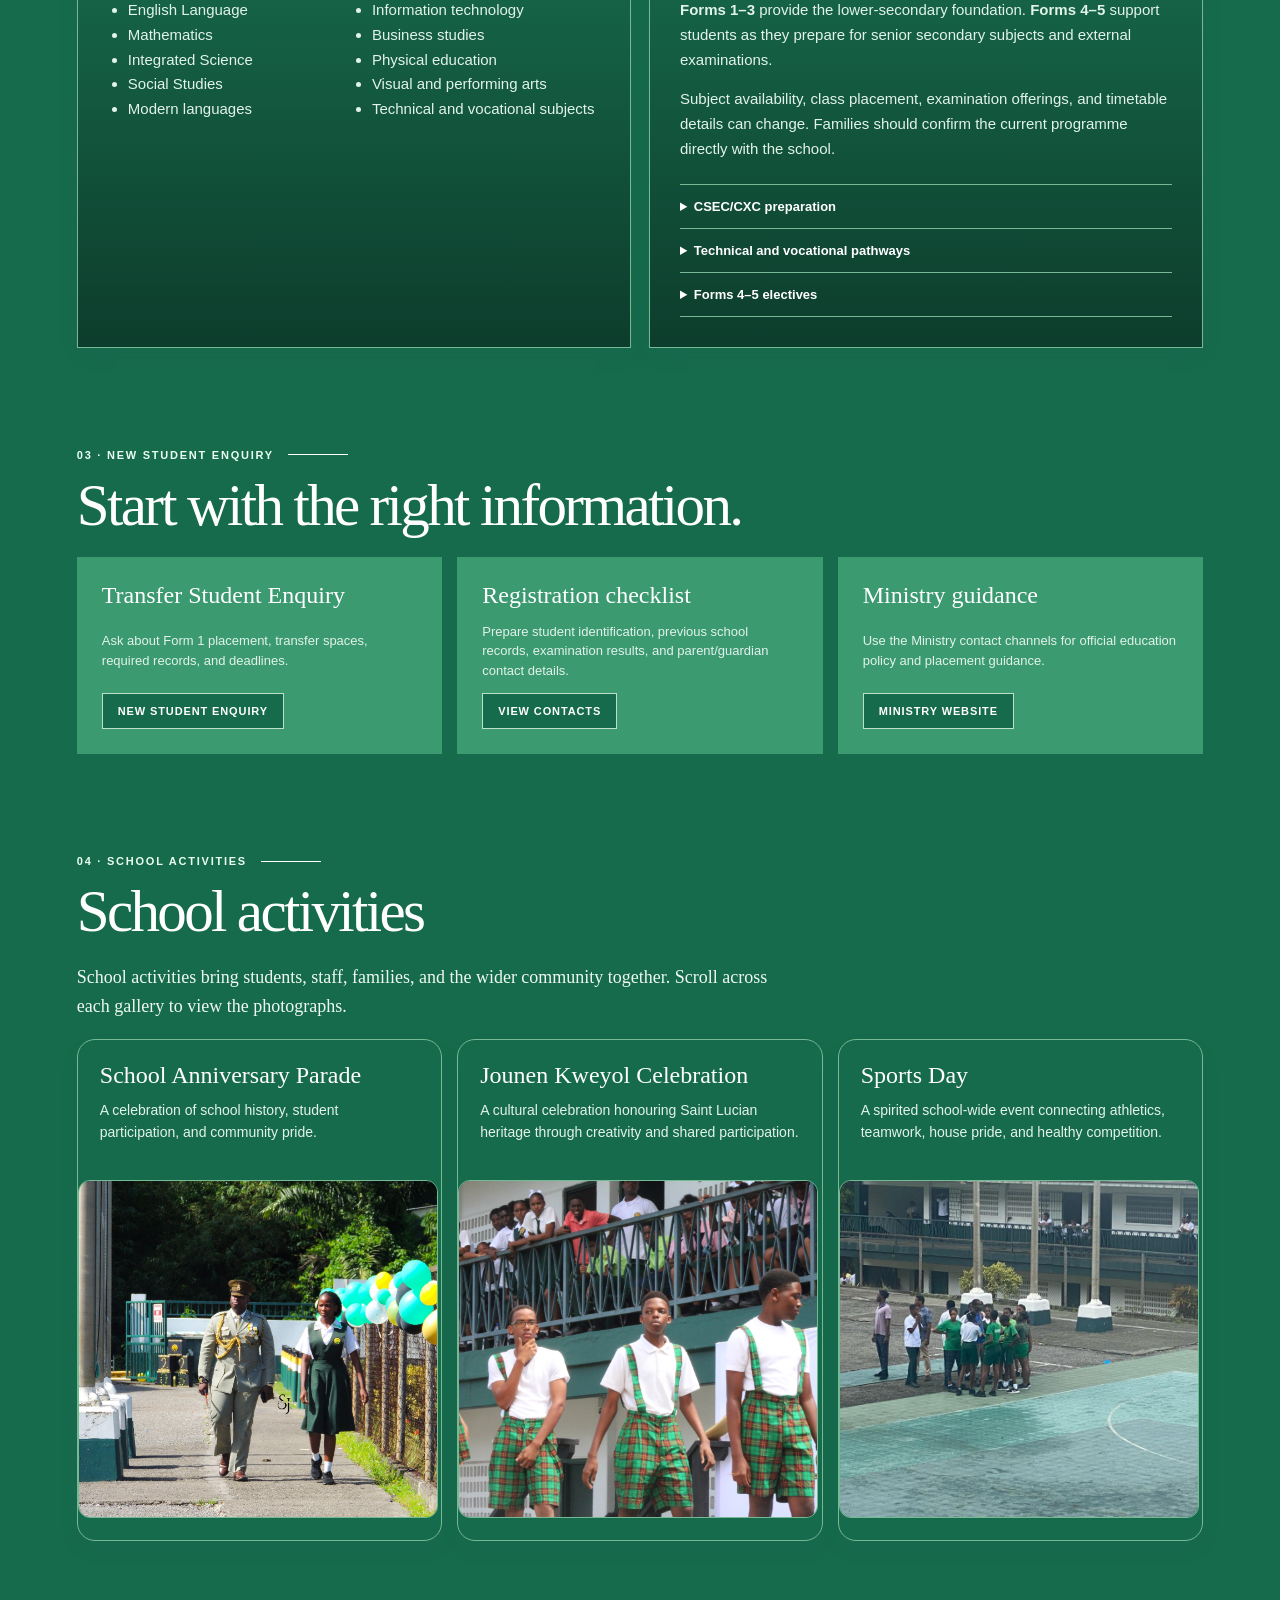
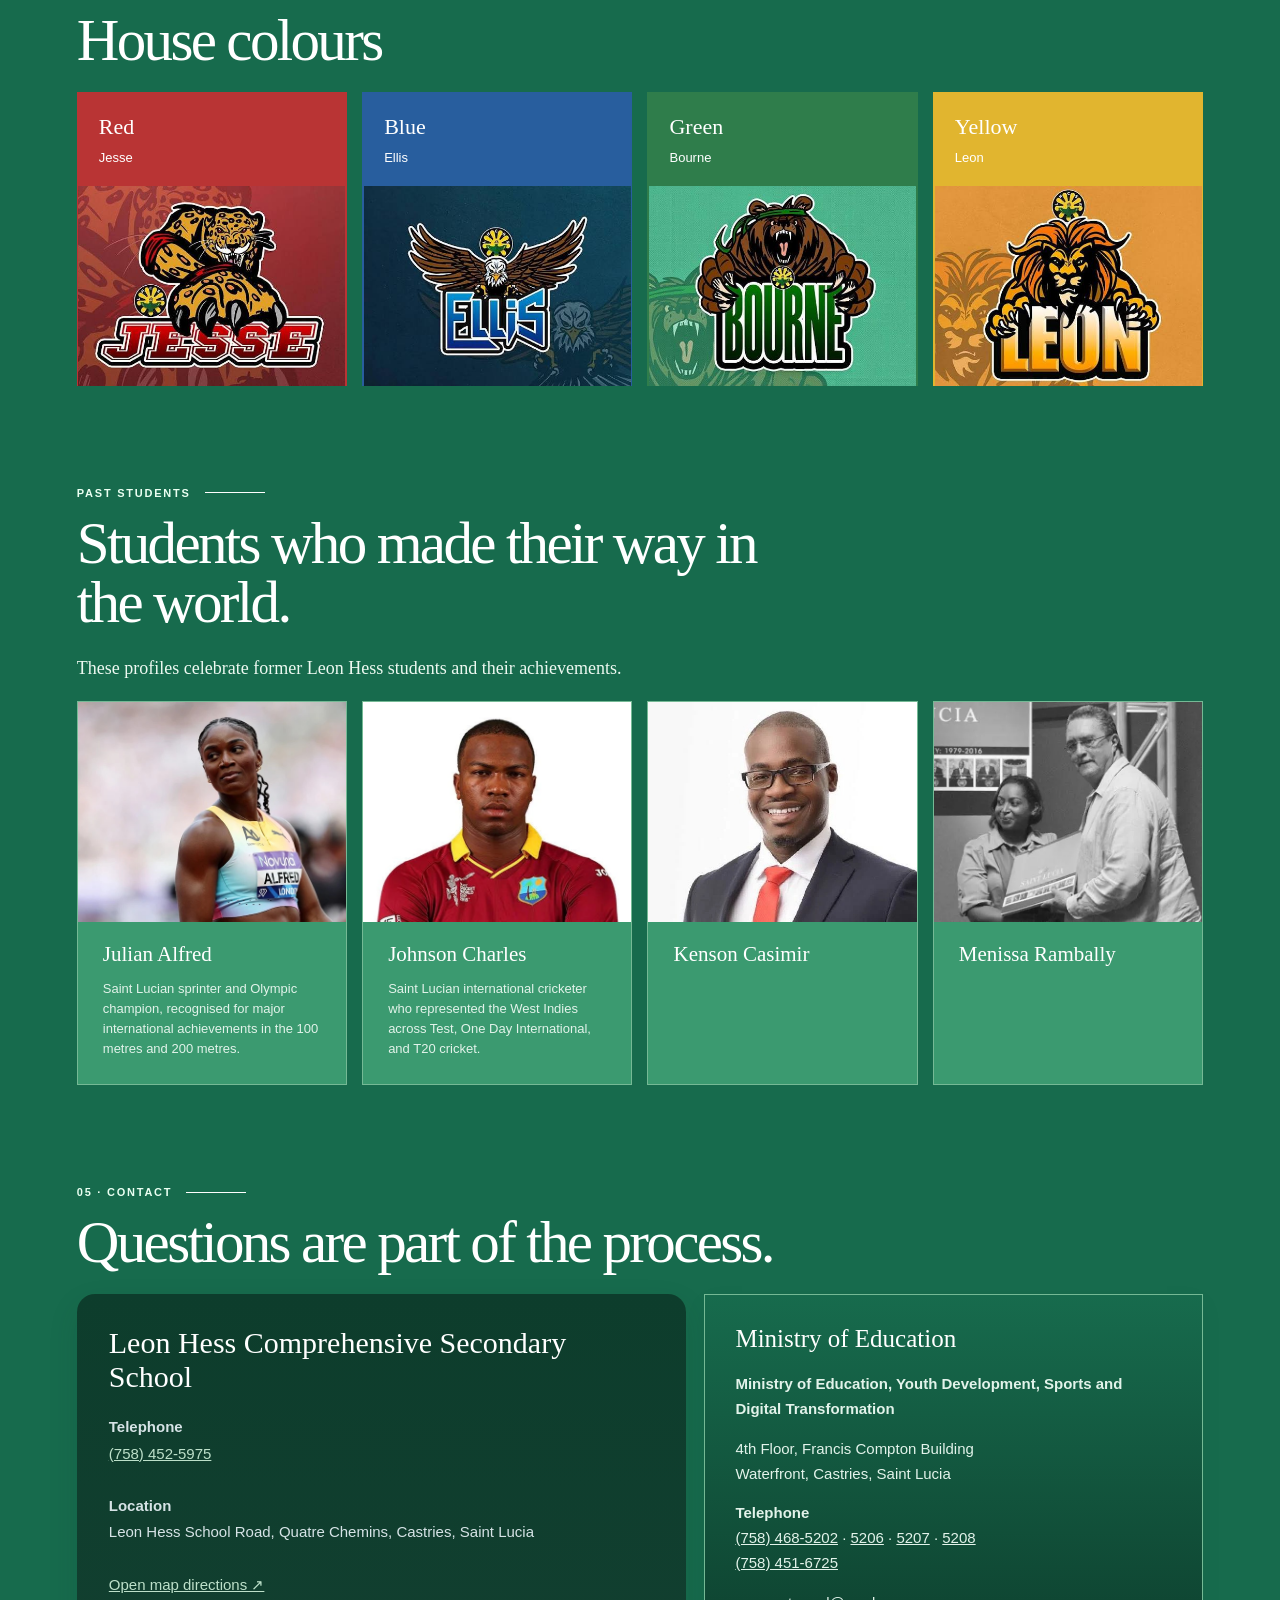
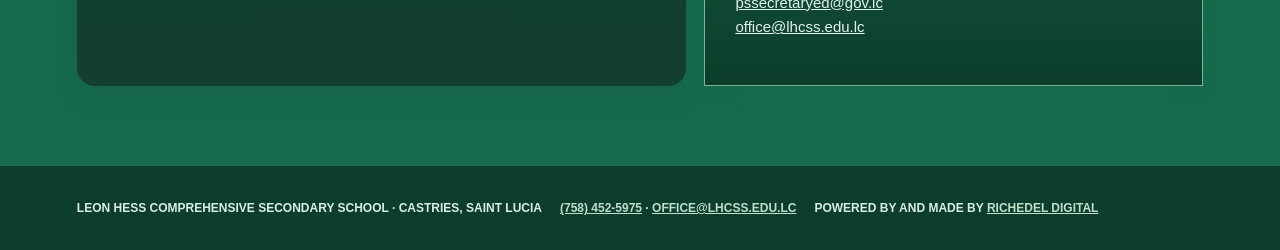
==== commit 029afb29: "Improve school site usability and metadata" ====
--- a/Leon Hess School Website.html
+++ b/Leon Hess School Website.html
@@ -4,6 +4,12 @@
   <meta charset="UTF-8">
   <meta name="viewport" content="width=device-width, initial-scale=1.0">
   <title>Leon Hess Comprehensive Secondary School</title>
+  <meta name="description" content="Leon Hess Comprehensive Secondary School in Castries, Saint Lucia: learning, student life, admissions, academics, and school activities.">
+  <meta property="og:title" content="Leon Hess Comprehensive Secondary School">
+  <meta property="og:description" content="Learning, participation, and community at Leon Hess Comprehensive Secondary School in Castries, Saint Lucia.">
+  <meta property="og:type" content="website">
+  <meta property="og:url" content="https://richelieureserved-ops.github.io/lhcss/">
+  <meta property="og:image" content="https://richelieureserved-ops.github.io/lhcss/assets/leon%20hess%20school.jpg">
   <link rel="stylesheet" href="style.css">
 </head>
 <body>
@@ -25,7 +31,7 @@
 
     <section id="clubs"><p class="section-label">01A · Clubs</p><h2>Find a place to contribute.</h2><p class="lead">Clubs give students practical ways to lead, serve, create, investigate, communicate, and support one another beyond the classroom.</p><div class="clubs-grid"><div class="club"><h3>Cadets</h3><p>Discipline, teamwork, leadership, and service.</p></div><div class="club"><h3>Drug Free</h3><p>Peer awareness and healthy choices.</p></div><div class="club"><h3>Peer Helper</h3><p>Student support, listening, and encouragement.</p></div><div class="club"><h3>Science</h3><p>Curiosity, investigation, and practical discovery.</p></div><div class="club"><h3>Literary</h3><p>Reading, writing, speaking, and creative expression.</p></div><div class="club"><h3>IT</h3><p>Digital skills, problem-solving, and technology.</p></div><div class="club"><h3>Debate</h3><p>Research, reasoning, public speaking, and respectful discussion.</p></div><div class="club"><h3>Photography</h3><p>Visual storytelling and documenting school life.</p></div><div class="club"><h3>Chess Club</h3><p>Strategy, concentration, planning, and fair play.</p></div><div class="club"><h3>Boys Legacy</h3><p>Positive identity, mentorship, and responsibility.</p></div><div class="club"><h3>Girls Moving Forward</h3><p>Confidence, support, ambition, and leadership.</p></div><div class="club"><h3>Student Council</h3><p>Student voice, representation, and school improvement.</p></div></div></section>
 
-    <section id="academics"><p class="section-label">02 · Academics</p><h2>Build a broad foundation for what comes next.</h2><div class="two-col"><div class="panel"><h3>Subject areas</h3><ul><li>English Language</li><li>Mathematics</li><li>Integrated Science</li><li>Social Studies</li><li>Modern languages</li><li>Information technology</li><li>Business studies</li><li>Physical education</li><li>Visual and performing arts</li><li>Technical and vocational subjects</li></ul></div><div class="panel"><h3>Grades & progression</h3><p><strong>Forms 1–3</strong> provide the lower-secondary foundation. <strong>Forms 4–5</strong> support students as they prepare for senior secondary subjects and external examinations.</p><p>Subject availability, class placement, examination offerings, and timetable details can change. Families should confirm the current programme directly with the school.</p></div></div></section>
+    <section id="academics"><p class="section-label">02 · Academics</p><h2>Build a broad foundation for what comes next.</h2><div class="two-col"><div class="panel"><h3>Subject areas</h3><ul><li>English Language</li><li>Mathematics</li><li>Integrated Science</li><li>Social Studies</li><li>Modern languages</li><li>Information technology</li><li>Business studies</li><li>Physical education</li><li>Visual and performing arts</li><li>Technical and vocational subjects</li></ul></div><div class="panel"><h3>Grades & progression</h3><p><strong>Forms 1–3</strong> provide the lower-secondary foundation. <strong>Forms 4–5</strong> support students as they prepare for senior secondary subjects and external examinations.</p><p>Subject availability, class placement, examination offerings, and timetable details can change. Families should confirm the current programme directly with the school.</p><div class="academic-details"><details><summary>CSEC/CXC preparation</summary><p>Families can confirm current CSEC and CXC subject offerings, examination requirements, and preparation support directly with the school.</p></details><details><summary>Technical and vocational pathways</summary><p>Technical and vocational subjects connect classroom learning with practical skills. Availability can vary by year and timetable.</p></details><details><summary>Forms 4–5 electives</summary><p>Students and families should discuss subject choices, prerequisites, and progression with the school before registration.</p></details></div></div></div></section>
 
     <section id="admissions"><p class="section-label">03 · New Student Enquiry</p><h2>Start with the right information.</h2><div class="form-grid" style="margin-top:18px"><div class="form-card"><h3>Transfer Student Enquiry</h3><p>Ask about Form 1 placement, transfer spaces, required records, and deadlines.</p><a class="button" href="tel:+17584525975">New Student Enquiry</a></div><div class="form-card"><h3>Registration checklist</h3><p>Prepare student identification, previous school records, examination results, and parent/guardian contact details.</p><a class="button" href="#contact">View contacts</a></div><div class="form-card"><h3>Ministry guidance</h3><p>Use the Ministry contact channels for official education policy and placement guidance.</p><a class="button" href="https://education.govt.lc/" target="_blank" rel="noopener">Ministry website</a></div></div></section>
 
@@ -33,9 +39,9 @@
 
     <section id="contact"><p class="section-label">05 · Contact</p><h2>Questions are part of the process.</h2><div class="contact"><div class="contact-card"><h3>Leon Hess Comprehensive Secondary School</h3><p><strong>Telephone</strong><br><a href="tel:+17584525975">(758) 452-5975</a><br><br><strong>Location</strong><br>Leon Hess School Road, Quatre Chemins, Castries, Saint Lucia<br><br><a href="https://www.google.com/maps/search/?api=1&query=Leon+Hess+Comprehensive+Secondary+School+Saint+Lucia" target="_blank" rel="noopener">Open map directions ↗</a></p></div><div class="panel"><h3>Ministry of Education</h3><p><strong>Ministry of Education, Youth Development, Sports and Digital Transformation</strong></p><p>4th Floor, Francis Compton Building<br>Waterfront, Castries, Saint Lucia</p><p><strong>Telephone</strong><br><a href="tel:+17584685202">(758) 468-5202</a> · <a href="tel:+17584685206">5206</a> · <a href="tel:+17584685207">5207</a> · <a href="tel:+17584685208">5208</a><br><a href="tel:+17584516725">(758) 451-6725</a></p><p><a href="mailto:pssecretaryed@gov.lc">pssecretaryed@gov.lc</a><br><a href="mailto:office@lhcss.edu.lc">office@lhcss.edu.lc</a></p></div></div></section>
     <section id="past-students"><p class="section-label">Past students</p><h2>Students who made their way in the world.</h2><p class="lead">This section celebrates former Leon Hess students and the paths they have taken beyond secondary school.</p><div class="past-students"><div class="past-student"><h3>Julian Alfred</h3></div><div class="past-student"><h3>Johnson Charles</h3></div><div class="past-student"><h3>Kenson Casimier</h3></div><div class="past-student"><h3>Menissa Rambally</h3></div></div></section>
-    <section id="past-student-profiles"><p class="section-label">Past students</p><h2>Students who made their way in the world.</h2><p class="lead">These profiles celebrate former Leon Hess students and their achievements.</p><div class="past-students"><article class="past-student"><img src="assets/julian-alfred.jpg" alt="Julian Alfred"><h3>Julian Alfred</h3><p>Saint Lucian sprinter and Olympic champion, recognised for major international achievements in the 100 metres and 200 metres.</p></article><article class="past-student"><img src="assets/johnson-charles.jpg" alt="Johnson Charles"><h3>Johnson Charles</h3><p>Saint Lucian international cricketer who represented the West Indies across Test, One Day International, and T20 cricket.</p></article><article class="past-student"><img src="assets/kenson-casimier.jpg" alt="Kenson Casimir"><h3>Kenson Casimir</h3><p>A past student whose professional achievements are being documented for the school’s alumni record.</p></article><article class="past-student"><img src="assets/menissa-rambally.jpg" alt="Menissa Rambally"><h3>Menissa Rambally</h3><p>A past student whose professional achievements are being documented for the school’s alumni record.</p></article></div></section>
+    <section id="past-student-profiles"><p class="section-label">Past students</p><h2>Students who made their way in the world.</h2><p class="lead">These profiles celebrate former Leon Hess students and their achievements.</p><div class="past-students"><article class="past-student"><img src="assets/julian-alfred.jpg" alt="Julian Alfred"><h3>Julian Alfred</h3><p>Saint Lucian sprinter and Olympic champion, recognised for major international achievements in the 100 metres and 200 metres.</p></article><article class="past-student"><img src="assets/johnson-charles.jpg" alt="Johnson Charles"><h3>Johnson Charles</h3><p>Saint Lucian international cricketer who represented the West Indies across Test, One Day International, and T20 cricket.</p></article><article class="past-student"><img src="assets/kenson-casimier.jpg" alt="Kenson Casimir"><h3>Kenson Casimir</h3></article><article class="past-student"><img src="assets/menissa-rambally.jpg" alt="Menissa Rambally"><h3>Menissa Rambally</h3></article></div></section>
   </main>
-  <footer>LEON HESS COMPREHENSIVE SECONDARY SCHOOL · CASTRIES, SAINT LUCIA · POWERED BY AND MADE BY <a href="https://richedel-digital.pages.dev/" target="_blank" rel="noopener">RICHEDEL DIGITAL</a></footer>
+  <footer><span>LEON HESS COMPREHENSIVE SECONDARY SCHOOL · CASTRIES, SAINT LUCIA</span><span class="footer-contact"><a href="tel:+17584525975">(758) 452-5975</a> · <a href="mailto:office@lhcss.edu.lc">office@lhcss.edu.lc</a></span><span>POWERED BY AND MADE BY <a href="https://richedel-digital.pages.dev/" target="_blank" rel="noopener">RICHEDEL DIGITAL</a></span></footer>
   <script src="script.js"></script>
 </body>
 </html>
--- a/style.css
+++ b/style.css
@@ -15,7 +15,7 @@
 .kicker { margin:0 0 16px; color:#bde0ca; font:700 12px 'Trebuchet MS', sans-serif; letter-spacing:.2em; text-transform:uppercase; }
 h1 { max-width:720px; margin:0; font-size:clamp(45px,7vw,92px); font-weight:400; line-height:.92; letter-spacing:-.06em; }
 .hero p { max-width:520px; margin:28px 0 0; color:#d9e8e8; font-size:19px; line-height:1.5; }
-.hero-photo { min-height:330px; border:10px solid rgba(255,255,255,.3); background:var(--deep-green) url('assets/leon hess school.jpg') center/cover no-repeat; box-shadow:25px 25px 0 #bde0ca; }
+.hero-photo { min-height:330px; border:10px solid rgba(255,255,255,.3); border-radius:8px; background:var(--deep-green) url('assets/leon hess school.jpg') center/cover no-repeat; box-shadow:18px 18px 0 #bde0ca, 0 16px 30px rgba(13,61,44,.2); }
 main { display:flex; width:min(1180px,88vw); flex-direction:column; margin:-38px auto 80px; }
 #school-activities { order:4; }
 #past-students { display:none; }
@@ -27,10 +27,10 @@
 .quick strong { display:block; color:#ffffff; font-size:27px; font-weight:400; }
 .quick span { display:block; margin-top:5px; color:var(--muted); font:11px 'Trebuchet MS', sans-serif; letter-spacing:.08em; text-transform:uppercase; }
 section { padding-top:90px; }
-.section-label { display:flex; align-items:center; gap:14px; margin-bottom:15px; color:#ffffff; font:700 11px 'Trebuchet MS', sans-serif; letter-spacing:.16em; text-transform:uppercase; }
+.section-label { display:flex; align-items:center; gap:14px; margin-bottom:15px; color:#eafff2; font:700 11px 'Trebuchet MS', sans-serif; letter-spacing:.16em; text-transform:uppercase; }
 .section-label:after { display:block; width:60px; height:1px; background:#ffffff; content:''; }
 h2 { max-width:750px; margin:0 0 22px; font-size:clamp(34px,5vw,59px); font-weight:400; line-height:1; letter-spacing:-.045em; }
-.lead { max-width:700px; color:var(--muted); font-size:18px; line-height:1.6; }
+.lead { max-width:700px; color:#edf9f1; font-size:18px; line-height:1.6; }
 .two-col { display:grid; grid-template-columns:1fr 1fr; gap:18px; }
 .panel { padding:30px; border:1px solid var(--line); background:linear-gradient(180deg, var(--green) 0%, var(--deep-green) 100%); box-shadow:0 8px 24px rgba(13,61,44,.04); }
 .panel h3 { margin:0 0 19px; font-size:25px; font-weight:400; }
@@ -38,7 +38,10 @@
 .panel ul { margin:0; padding-left:20px; columns:2; }
 .operation-grid, .clubs-grid, .event-grid { display:grid; gap:15px; }
 .operation-grid { grid-template-columns:repeat(3,1fr); }
-.clubs-grid { grid-template-columns:repeat(4,1fr); }
+.clubs-grid { grid-template-columns:repeat(2,1fr); }
+.club-category { padding:22px; border:1px solid var(--line); background:rgba(13,61,44,.3); }
+.club-category > h3 { margin:0 0 15px; color:#ffffff; font-size:24px; font-weight:400; }
+.category-clubs { display:grid; gap:12px; grid-template-columns:repeat(2,1fr); }
 .club { padding:20px; border-top:3px solid var(--green); background:var(--pale-green); }
 .club h3 { margin:0 0 8px; font-size:19px; font-weight:400; }
 .club p { margin:0; color:var(--muted); font:13px/1.5 'Trebuchet MS', sans-serif; }
@@ -102,6 +105,12 @@
 .form-card h3 { margin:0; font-size:24px; font-weight:400; }
 .form-card p { color:var(--muted); font:13px/1.5 'Trebuchet MS', sans-serif; }
 .button { display:inline-block; width:max-content; padding:11px 15px; color:white; background:var(--green); font:700 11px 'Trebuchet MS', sans-serif; letter-spacing:.08em; text-decoration:none; text-transform:uppercase; }
+.button { border:1px solid #bde0ca; cursor:pointer; transition:background .2s ease, transform .2s ease; }
+.button:hover, .button:focus-visible { background:var(--deep-green); transform:translateY(-2px); }
+.academic-details { margin-top:22px; border-top:1px solid var(--line); }
+.academic-details details { padding:14px 0; border-bottom:1px solid var(--line); }
+.academic-details summary { cursor:pointer; color:#ffffff; font:700 13px 'Trebuchet MS', sans-serif; }
+.academic-details p { margin:10px 0 0; }
 .gallery { display:grid; grid-template-columns:1.2fr .8fr .8fr; grid-template-rows:220px 180px; gap:12px; }
 .gallery figure { position:relative; overflow:hidden; margin:0; background:#a9c2c4; }
 .gallery figure:first-child { grid-row:span 2; }
@@ -115,4 +124,13 @@
 .contact-card a { color:#bde0ca; }
 .sources { margin-top:40px; padding-top:20px; border-top:1px solid var(--line); color:var(--muted); font:12px/1.7 'Trebuchet MS', sans-serif; }
 footer { padding:35px 6vw; color:#d8eee3; background:var(--deep-green); font:700 12px 'Trebuchet MS', sans-serif; text-transform:uppercase; }
+footer a { color:#bde0ca; cursor:pointer; text-decoration:underline; }
+.footer-contact { margin:0 18px; }
+.gallery-lightbox { width:min(92vw,1000px); max-width:none; padding:18px; border:1px solid var(--line); color:var(--ink); background:var(--deep-green); }
+.gallery-lightbox::backdrop { background:rgba(4,24,17,.82); }
+.gallery-lightbox img { display:block; width:100%; max-height:78vh; object-fit:contain; }
+.lightbox-close { display:block; margin:0 0 12px auto; padding:8px 12px; border:1px solid #bde0ca; color:white; background:transparent; cursor:pointer; }
+.lightbox-close:hover, .lightbox-close:focus-visible { background:var(--green); }
 @media (max-width:800px) { .nav-links { display:none; } .hero, .two-col, .contact, .operation-grid, .event-grid { grid-template-columns:1fr; } .hero-photo { min-height:250px; } .quick { grid-template-columns:repeat(2,1fr); } .quick div:nth-child(2) { border-right:0; } .quick div:nth-child(-n+2) { border-bottom:1px solid var(--line); } .facts, .form-grid, .clubs-grid, .activity-houses, .past-students { grid-template-columns:1fr; } .principal-profile { grid-template-columns:1fr; } .principal-profile img { height:260px; } .gallery { grid-template-columns:1fr 1fr; grid-template-rows:210px 150px; } .gallery figure:first-child { grid-column:span 2; grid-row:span 1; } .panel ul { columns:1; } .event-card, .panel, .contact-card { border-radius:12px; } }
+@media (max-width:800px) { .category-clubs { grid-template-columns:1fr; } .footer-contact { display:block; margin:10px 0; } }
+@media (max-width:480px) { .quick { grid-template-columns:1fr; } .quick div { border-right:0; border-bottom:1px solid var(--line); } .quick div:last-child { border-bottom:0; } }
